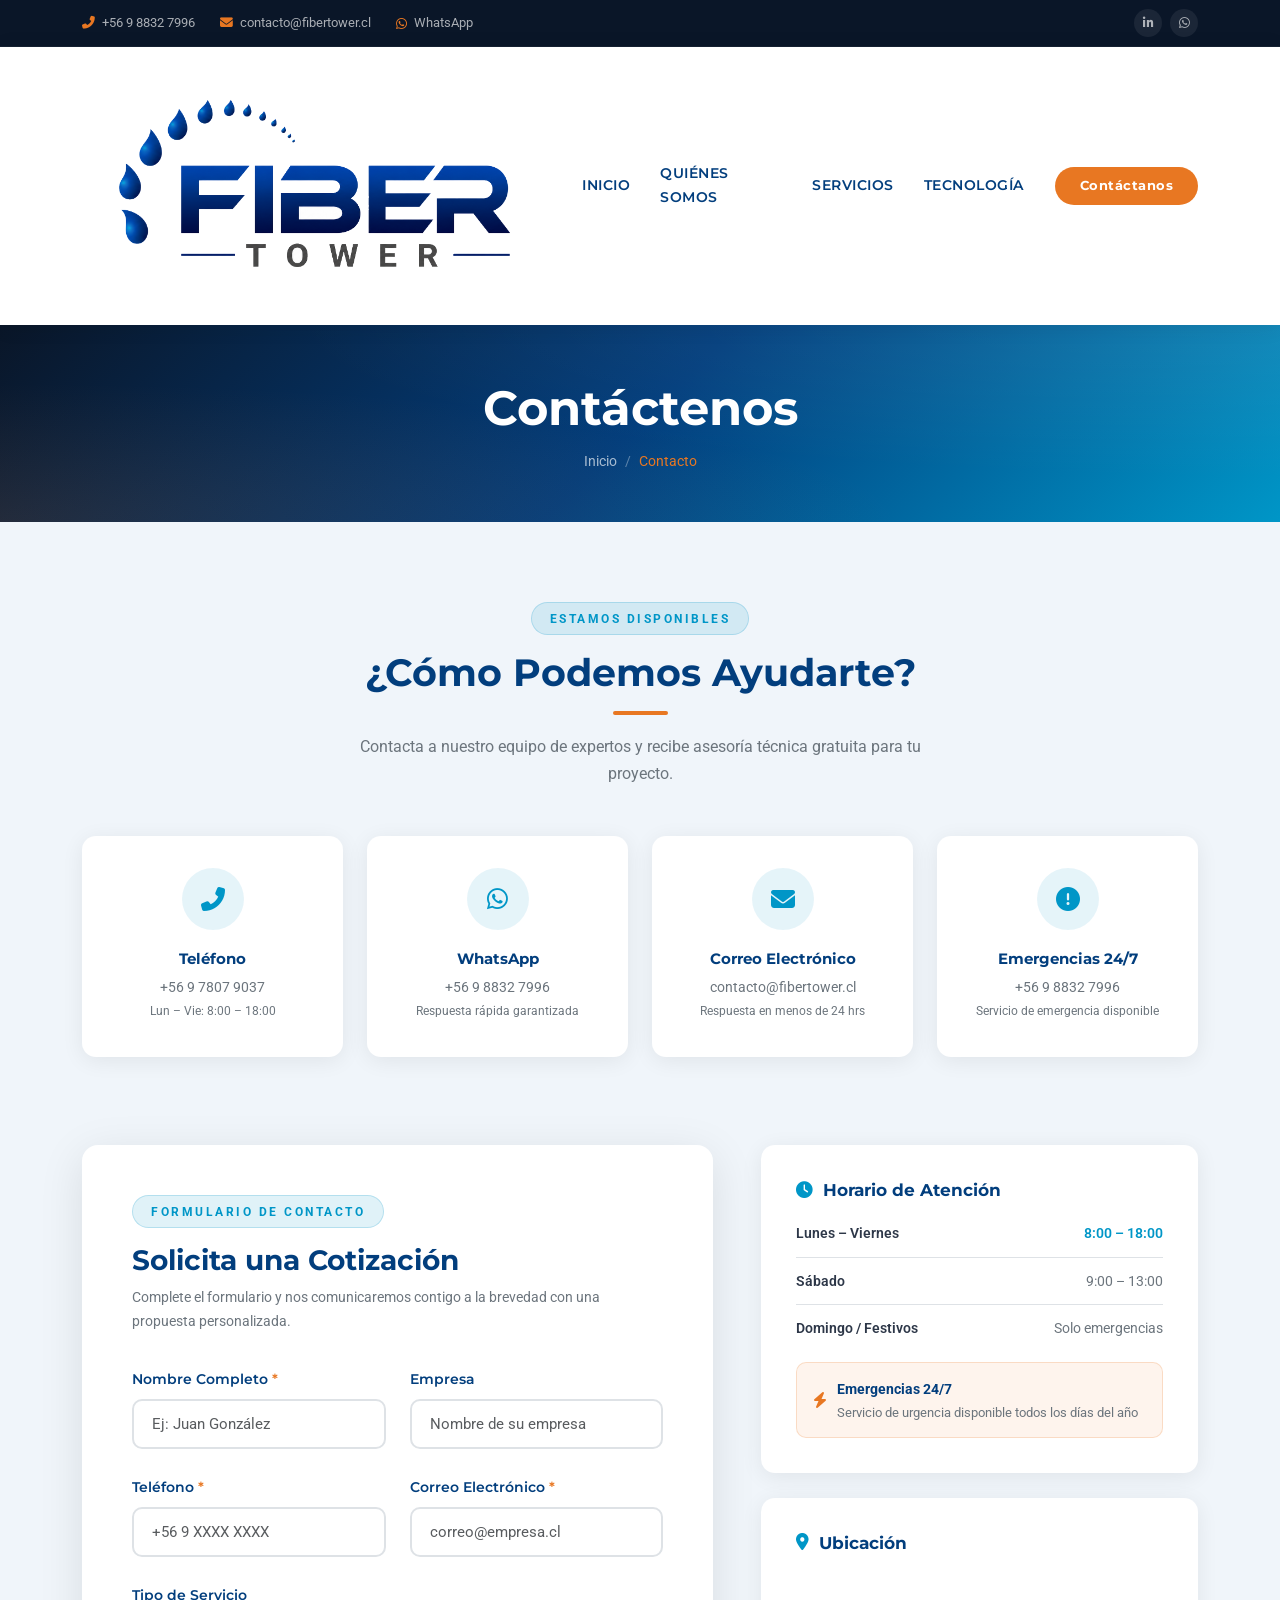
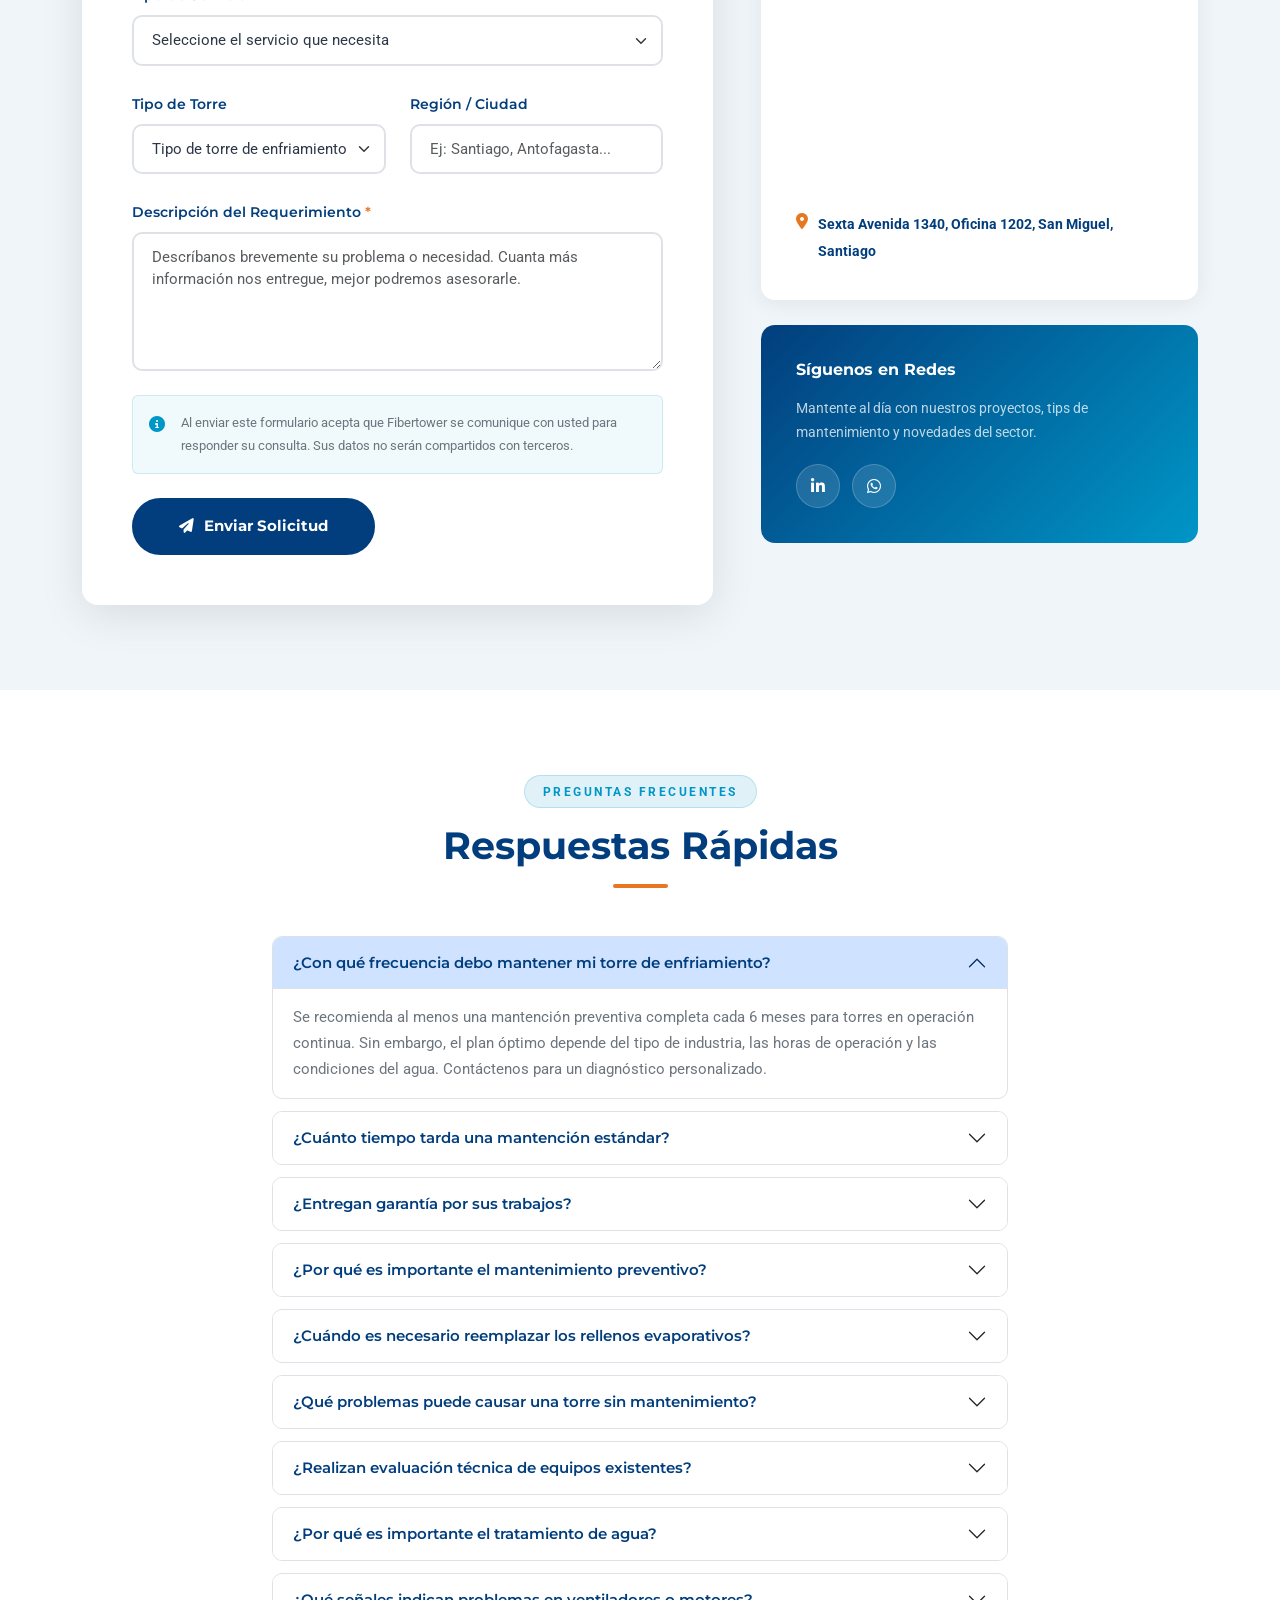
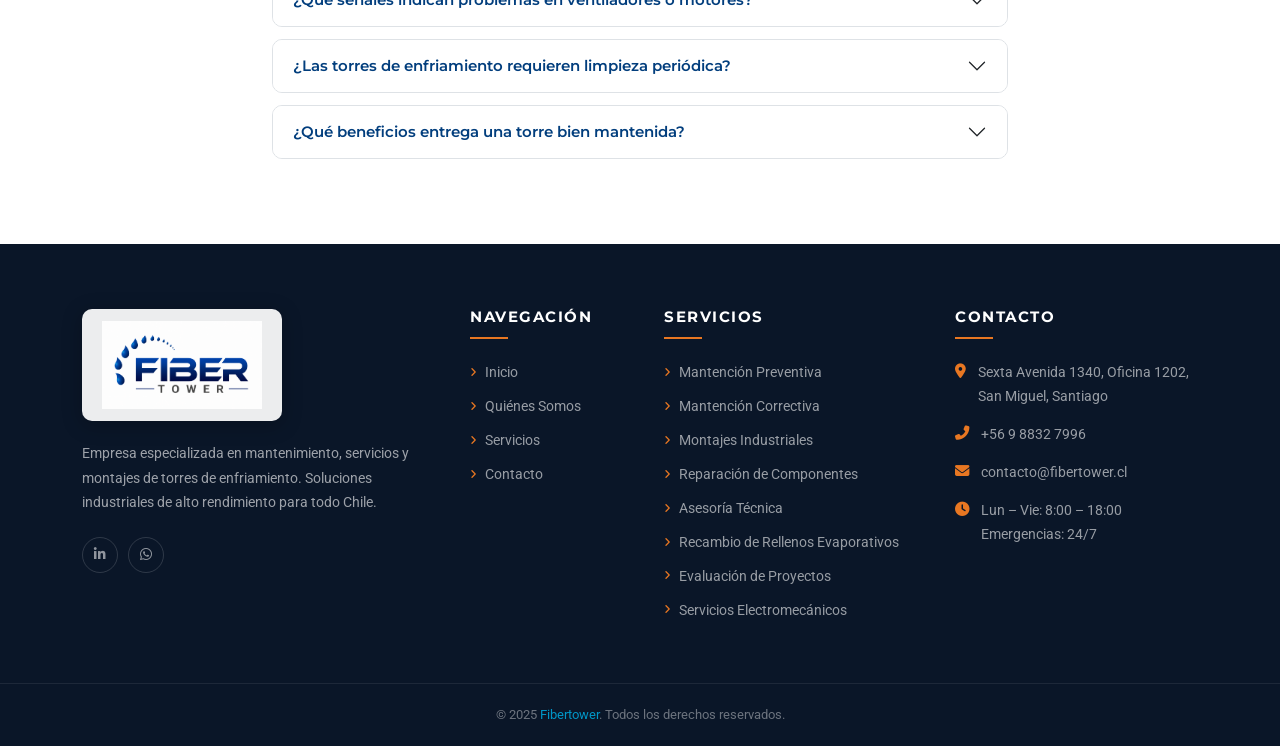
==== contactanos/index.html @ 6dec42fd "Reemplaza logo por versión con fondo transparente en todas las páginas" ====
<!DOCTYPE html>
<html lang="es">
<head>
  <meta charset="UTF-8">
  <meta name="viewport" content="width=device-width, initial-scale=1.0">
  <meta name="description" content="Contáctanos para mantención de torres de enfriamiento, rellenos evaporativos y servicios industriales en Chile. Atención en Santiago y todo el país. Cotización gratuita.">
  <title>Contacto | Mantención Torres de Enfriamiento Chile | Fibertower</title>
  <meta name="keywords" content="contacto torres de enfriamiento Chile, cotización mantención torres enfriamiento, Fibertower Santiago">
  <link rel="canonical" href="https://fibertower.cl/contactanos/">
  <link rel="icon" href="../logofiber.png">
  <link rel="preconnect" href="https://fonts.googleapis.com">
  <link rel="preconnect" href="https://fonts.gstatic.com" crossorigin>
  <link href="https://fonts.googleapis.com/css2?family=Montserrat:wght@400;500;600;700;800;900&family=Roboto:wght@300;400;500&display=swap" rel="stylesheet">
  <link href="https://cdn.jsdelivr.net/npm/bootstrap@5.3.0/dist/css/bootstrap.min.css" rel="stylesheet">
  <link href="https://cdnjs.cloudflare.com/ajax/libs/font-awesome/6.4.0/css/all.min.css" rel="stylesheet">
  <link href="../css/style.css" rel="stylesheet">
</head>
<body>

<!-- TOP BAR -->
<div class="top-bar">
  <div class="container">
    <div class="row align-items-center">
      <div class="col-lg-7">
        <ul class="contact-info mb-0">
          <li><i class="fas fa-phone-alt"></i> +56 9 8832 7996</li>
          <li><i class="fas fa-envelope"></i> contacto@fibertower.cl</li>
          <li><i class="fab fa-whatsapp"></i> WhatsApp</li>
        </ul>
      </div>
      <div class="col-lg-5">
        <div class="social-icons">
          <a href="https://www.linkedin.com/company/fibertowerchile/" target="_blank"><i class="fab fa-linkedin-in"></i></a>
          <a href="https://wa.me/56988327996" target="_blank"><i class="fab fa-whatsapp"></i></a>
        </div>
      </div>
    </div>
  </div>
</div>

<!-- NAVBAR -->
<nav class="navbar navbar-expand-lg main-navbar">
  <div class="container">
    <a class="navbar-brand" href="/">
      <img src="../images/newlogo_transparent.png" alt="Fibertower Logo">
    </a>
    <button class="navbar-toggler" type="button" data-bs-toggle="collapse" data-bs-target="#navMain">
      <span class="navbar-toggler-icon"></span>
    </button>
    <div class="collapse navbar-collapse" id="navMain">
      <ul class="navbar-nav ms-auto align-items-lg-center">
        <li class="nav-item"><a class="nav-link" href="/">Inicio</a></li>
        <li class="nav-item"><a class="nav-link" href="/nosotros/">Quiénes Somos</a></li>
        <li class="nav-item"><a class="nav-link" href="/servicios/">Servicios</a></li>
        <li class="nav-item"><a class="nav-link" href="/tecnologia/">Tecnología</a></li>
        <li class="nav-item ms-lg-3">
          <a class="btn btn-sm px-4 py-2 fw-bold text-white rounded-pill"
             href="/contactanos/"
             style="background: var(--accent); font-family: 'Montserrat', sans-serif; font-size: 0.82rem; letter-spacing: 0.5px;">
            Contáctanos
          </a>
        </li>
      </ul>
    </div>
  </div>
</nav>

<!-- PAGE HEADER -->
<div class="page-header">
  <div class="container">
    <h1>Contáctenos</h1>
    <nav aria-label="breadcrumb">
      <ol class="breadcrumb justify-content-center">
        <li class="breadcrumb-item"><a href="/">Inicio</a></li>
        <li class="breadcrumb-item active">Contacto</li>
      </ol>
    </nav>
  </div>
</div>

<!-- CONTACT INFO CARDS -->
<section style="padding: 80px 0 40px; background: var(--light);">
  <div class="container">
    <div class="row justify-content-center text-center mb-5">
      <div class="col-lg-7">
        <span class="section-label">Estamos Disponibles</span>
        <h2 class="section-title">¿Cómo Podemos Ayudarte?</h2>
        <div class="section-divider center"></div>
        <p class="section-subtitle">Contacta a nuestro equipo de expertos y recibe asesoría técnica gratuita para tu proyecto.</p>
      </div>
    </div>
    <div class="row g-4 mb-5">
      <div class="col-md-6 col-lg-3">
        <div class="contact-info-card">
          <div class="ci-icon"><i class="fas fa-phone-alt"></i></div>
          <h5>Teléfono</h5>
          <p>
            <a href="tel:+56978079037">+56 9 7807 9037</a><br>
            <small style="color: var(--gray);">Lun – Vie: 8:00 – 18:00</small>
          </p>
        </div>
      </div>
      <div class="col-md-6 col-lg-3">
        <div class="contact-info-card">
          <div class="ci-icon"><i class="fab fa-whatsapp"></i></div>
          <h5>WhatsApp</h5>
          <p>
            <a href="https://wa.me/56988327996">+56 9 8832 7996</a><br>
            <small>Respuesta rápida garantizada</small>
          </p>
        </div>
      </div>
      <div class="col-md-6 col-lg-3">
        <div class="contact-info-card">
          <div class="ci-icon"><i class="fas fa-envelope"></i></div>
          <h5>Correo Electrónico</h5>
          <p>
            <a href="mailto:contacto@fibertower.cl">contacto@fibertower.cl</a><br>
            <small>Respuesta en menos de 24 hrs</small>
          </p>
        </div>
      </div>
      <div class="col-md-6 col-lg-3">
        <div class="contact-info-card">
          <div class="ci-icon"><i class="fas fa-exclamation-circle"></i></div>
          <h5>Emergencias 24/7</h5>
          <p>
            <a href="tel:+56988327996">+56 9 8832 7996</a><br>
            <small>Servicio de emergencia disponible</small>
          </p>
        </div>
      </div>
    </div>
  </div>
</section>

<!-- CONTACT FORM -->
<section style="padding: 0 0 85px; background: var(--light);">
  <div class="container">
    <div class="row g-5 align-items-start">
      <!-- Form -->
      <div class="col-lg-7">
        <div class="contact-form-box">
          <span class="section-label mb-3 d-inline-block">Formulario de Contacto</span>
          <h3 style="color: var(--primary); margin-bottom: 8px;">Solicita una Cotización</h3>
          <p style="color: var(--gray); font-size: 0.9rem; margin-bottom: 30px;">Complete el formulario y nos comunicaremos contigo a la brevedad con una propuesta personalizada.</p>
          <form id="contactForm">
            <input type="hidden" name="_subject" value="Nueva solicitud de cotización — Fibertower">
            <input type="hidden" name="_template" value="table">
            <div class="row g-4">
              <div class="col-md-6">
                <label class="form-label">Nombre Completo <span style="color: var(--accent);">*</span></label>
                <input type="text" name="nombre" class="form-control" placeholder="Ej: Juan González" required>
              </div>
              <div class="col-md-6">
                <label class="form-label">Empresa</label>
                <input type="text" name="empresa" class="form-control" placeholder="Nombre de su empresa">
              </div>
              <div class="col-md-6">
                <label class="form-label">Teléfono <span style="color: var(--accent);">*</span></label>
                <input type="tel" name="telefono" class="form-control" placeholder="+56 9 XXXX XXXX" required>
              </div>
              <div class="col-md-6">
                <label class="form-label">Correo Electrónico <span style="color: var(--accent);">*</span></label>
                <input type="email" name="email" class="form-control" placeholder="correo@empresa.cl" required>
              </div>
              <div class="col-12">
                <label class="form-label">Tipo de Servicio</label>
                <select name="servicio" class="form-select">
                  <option value="" disabled selected>Seleccione el servicio que necesita</option>
                  <option>Mantención Preventiva</option>
                  <option>Mantención Correctiva / Emergencia</option>
                  <option>Montaje e Instalación</option>
                  <option>Reparación de Componentes</option>
                  <option>Recambio de Rellenos Evaporativos</option>
                  <option>Evaluación de Proyectos</option>
                  <option>Servicios Electromecánicos</option>
                  <option>Inspección Técnica</option>
                  <option>Asesoría Técnica</option>
                  <option>Contrato de Servicio Anual</option>
                  <option>Otro</option>
                </select>
              </div>
              <div class="col-md-6">
                <label class="form-label">Tipo de Torre</label>
                <select name="tipo_torre" class="form-select">
                  <option value="" disabled selected>Tipo de torre de enfriamiento</option>
                  <option>Torre de Tiro Mecánico</option>
                  <option>Torre de Tiro Natural</option>
                  <option>Torre de Contraflujo</option>
                  <option>Torre de Flujo Cruzado</option>
                  <option>Sistema de Enfriamiento Cerrado</option>
                  <option>No lo sé / Necesito diagnóstico</option>
                </select>
              </div>
              <div class="col-md-6">
                <label class="form-label">Región / Ciudad</label>
                <input type="text" name="ciudad" class="form-control" placeholder="Ej: Santiago, Antofagasta...">
              </div>
              <div class="col-12">
                <label class="form-label">Descripción del Requerimiento <span style="color: var(--accent);">*</span></label>
                <textarea name="mensaje" class="form-control" rows="5" placeholder="Descríbanos brevemente su problema o necesidad. Cuanta más información nos entregue, mejor podremos asesorarle." required></textarea>
              </div>
              <div class="col-12">
                <div class="d-flex align-items-start gap-3 p-3 rounded" style="background: rgba(0,150,199,0.06); border: 1px solid rgba(0,150,199,0.15);">
                  <i class="fas fa-info-circle mt-1" style="color: var(--secondary);"></i>
                  <p style="font-size: 0.82rem; color: var(--gray); margin: 0;">
                    Al enviar este formulario acepta que Fibertower se comunique con usted para responder su consulta. Sus datos no serán compartidos con terceros.
                  </p>
                </div>
              </div>
              <div class="col-12">
                <button type="submit" class="btn-submit">
                  <i class="fas fa-paper-plane"></i>
                  Enviar Solicitud
                </button>
              </div>
            </div>
          </form>
        </div>
      </div>

      <!-- Info lateral -->
      <div class="col-lg-5">
        <!-- Horarios -->
        <div style="background: white; border-radius: 14px; padding: 35px; box-shadow: 0 4px 22px rgba(0,0,0,0.07); margin-bottom: 25px;">
          <h5 style="color: var(--primary); margin-bottom: 22px; font-size: 1.05rem; display: flex; align-items: center; gap: 10px;">
            <i class="fas fa-clock" style="color: var(--secondary);"></i> Horario de Atención
          </h5>
          <div style="display: flex; flex-direction: column; gap: 12px;">
            <div style="display: flex; justify-content: space-between; padding-bottom: 10px; border-bottom: 1px solid var(--border);">
              <span style="font-weight: 600; color: var(--text); font-size: 0.9rem;">Lunes – Viernes</span>
              <span style="color: var(--secondary); font-weight: 600; font-size: 0.9rem;">8:00 – 18:00</span>
            </div>
            <div style="display: flex; justify-content: space-between; padding-bottom: 10px; border-bottom: 1px solid var(--border);">
              <span style="font-weight: 600; color: var(--text); font-size: 0.9rem;">Sábado</span>
              <span style="color: var(--gray); font-size: 0.9rem;">9:00 – 13:00</span>
            </div>
            <div style="display: flex; justify-content: space-between;">
              <span style="font-weight: 600; color: var(--text); font-size: 0.9rem;">Domingo / Festivos</span>
              <span style="color: var(--gray); font-size: 0.9rem;">Solo emergencias</span>
            </div>
            <div style="background: rgba(232,119,34,0.08); border-radius: 10px; padding: 12px 16px; border: 1px solid rgba(232,119,34,0.2); margin-top: 8px;">
              <div style="display: flex; align-items: center; gap: 10px;">
                <i class="fas fa-bolt" style="color: var(--accent);"></i>
                <div>
                  <strong style="color: var(--primary); font-size: 0.9rem;">Emergencias 24/7</strong>
                  <p style="margin: 0; font-size: 0.82rem; color: var(--gray);">Servicio de urgencia disponible todos los días del año</p>
                </div>
              </div>
            </div>
          </div>
        </div>

        <!-- Ubicación -->
        <div style="background: white; border-radius: 14px; padding: 35px; box-shadow: 0 4px 22px rgba(0,0,0,0.07); margin-bottom: 25px;">
          <h5 style="color: var(--primary); margin-bottom: 22px; font-size: 1.05rem; display: flex; align-items: center; gap: 10px;">
            <i class="fas fa-map-marker-alt" style="color: var(--secondary);"></i> Ubicación
          </h5>
          <iframe
            src="https://maps.google.com/maps?q=Sexta+Avenida+1340,+San+Miguel,+Santiago,+Chile&output=embed"
            width="100%" height="220" style="border:0; border-radius:10px; margin-bottom:15px; display:block;"
            allowfullscreen loading="lazy" referrerpolicy="no-referrer-when-downgrade">
          </iframe>
          <div style="display: flex; gap: 10px; align-items: flex-start;">
            <i class="fas fa-map-marker-alt" style="color: var(--accent); margin-top: 3px;"></i>
            <div>
              <strong style="color: var(--primary); font-size: 0.9rem;">Sexta Avenida 1340, Oficina 1202, San Miguel, Santiago</strong>
            </div>
          </div>
        </div>

        <!-- Redes Sociales -->
        <div style="background: linear-gradient(135deg, var(--primary) 0%, var(--secondary) 100%); border-radius: 14px; padding: 35px;">
          <h5 style="color: white; margin-bottom: 18px; font-size: 1rem;">Síguenos en Redes</h5>
          <p style="color: rgba(255,255,255,0.75); font-size: 0.87rem; margin-bottom: 20px;">Mantente al día con nuestros proyectos, tips de mantenimiento y novedades del sector.</p>
          <div style="display: flex; gap: 12px; flex-wrap: wrap;">
            <a href="https://www.linkedin.com/company/fibertowerchile/" target="_blank" style="background: rgba(255,255,255,0.12); color: white; width: 44px; height: 44px; border-radius: 50%; display: flex; align-items: center; justify-content: center; font-size: 1rem; transition: all 0.3s; border: 1px solid rgba(255,255,255,0.2);"
               onmouseover="this.style.background='rgba(255,255,255,0.25)'"
               onmouseout="this.style.background='rgba(255,255,255,0.12)'">
              <i class="fab fa-linkedin-in"></i>
            </a>
            <a href="https://wa.me/56988327996" target="_blank" style="background: rgba(255,255,255,0.12); color: white; width: 44px; height: 44px; border-radius: 50%; display: flex; align-items: center; justify-content: center; font-size: 1rem; transition: all 0.3s; border: 1px solid rgba(255,255,255,0.2);"
               onmouseover="this.style.background='rgba(255,255,255,0.25)'"
               onmouseout="this.style.background='rgba(255,255,255,0.12)'">
              <i class="fab fa-whatsapp"></i>
            </a>
          </div>
        </div>
      </div>
    </div>
  </div>
</section>

<!-- FAQ -->
<section style="padding: 85px 0; background: white;">
  <div class="container">
    <div class="row justify-content-center">
      <div class="col-lg-8">
        <div class="text-center mb-5">
          <span class="section-label">Preguntas Frecuentes</span>
          <h2 class="section-title">Respuestas Rápidas</h2>
          <div class="section-divider center"></div>
        </div>
        <div class="accordion" id="faqAccordion">
          <div class="accordion-item" style="border: 1px solid var(--border); border-radius: 10px; margin-bottom: 12px; overflow: hidden;">
            <h2 class="accordion-header">
              <button class="accordion-button" type="button" data-bs-toggle="collapse" data-bs-target="#faq1"
                      style="font-family: 'Montserrat',sans-serif; font-weight: 600; font-size: 0.95rem; color: var(--primary);">
                ¿Con qué frecuencia debo mantener mi torre de enfriamiento?
              </button>
            </h2>
            <div id="faq1" class="accordion-collapse collapse show" data-bs-parent="#faqAccordion">
              <div class="accordion-body" style="color: var(--gray); font-size: 0.92rem; line-height: 1.75;">
                Se recomienda al menos una mantención preventiva completa cada 6 meses para torres en operación continua. Sin embargo, el plan óptimo depende del tipo de industria, las horas de operación y las condiciones del agua. Contáctenos para un diagnóstico personalizado.
              </div>
            </div>
          </div>
          <div class="accordion-item" style="border: 1px solid var(--border); border-radius: 10px; margin-bottom: 12px; overflow: hidden;">
            <h2 class="accordion-header">
              <button class="accordion-button collapsed" type="button" data-bs-toggle="collapse" data-bs-target="#faq3"
                      style="font-family: 'Montserrat',sans-serif; font-weight: 600; font-size: 0.95rem; color: var(--primary);">
                ¿Cuánto tiempo tarda una mantención estándar?
              </button>
            </h2>
            <div id="faq3" class="accordion-collapse collapse" data-bs-parent="#faqAccordion">
              <div class="accordion-body" style="color: var(--gray); font-size: 0.92rem; line-height: 1.75;">
                Una mantención preventiva estándar de una torre de mediana escala toma entre 1 y 2 días de trabajo. Para torres más grandes o cuando se detectan fallas que requieren reparación, el plazo puede extenderse. Siempre le informaremos el tiempo estimado antes de iniciar los trabajos.
              </div>
            </div>
          </div>
          <div class="accordion-item" style="border: 1px solid var(--border); border-radius: 10px; margin-bottom: 12px; overflow: hidden;">
            <h2 class="accordion-header">
              <button class="accordion-button collapsed" type="button" data-bs-toggle="collapse" data-bs-target="#faq4"
                      style="font-family: 'Montserrat',sans-serif; font-weight: 600; font-size: 0.95rem; color: var(--primary);">
                ¿Entregan garantía por sus trabajos?
              </button>
            </h2>
            <div id="faq4" class="accordion-collapse collapse" data-bs-parent="#faqAccordion">
              <div class="accordion-body" style="color: var(--gray); font-size: 0.92rem; line-height: 1.75;">
                Sí, todos nuestros trabajos tienen garantía. Los plazos varían según el tipo de servicio: mantenciones (3 meses), reemplazo de componentes (6 a 12 meses según pieza) y montajes nuevos (12 meses). Además entregamos informe técnico detallado de cada intervención.
              </div>
            </div>
          </div>
          <div class="accordion-item" style="border: 1px solid var(--border); border-radius: 10px; margin-bottom: 12px; overflow: hidden;">
            <h2 class="accordion-header">
              <button class="accordion-button collapsed" type="button" data-bs-toggle="collapse" data-bs-target="#faq5"
                      style="font-family: 'Montserrat',sans-serif; font-weight: 600; font-size: 0.95rem; color: var(--primary);">
                ¿Por qué es importante el mantenimiento preventivo?
              </button>
            </h2>
            <div id="faq5" class="accordion-collapse collapse" data-bs-parent="#faqAccordion">
              <div class="accordion-body" style="color: var(--gray); font-size: 0.92rem; line-height: 1.75;">
                El mantenimiento preventivo permite detectar desgaste, incrustaciones, corrosión y fallas mecánicas antes de que afecten el rendimiento de la torre. Esto ayuda a reducir paradas no programadas, mejorar la eficiencia térmica y prolongar la vida útil del sistema.
              </div>
            </div>
          </div>
          <div class="accordion-item" style="border: 1px solid var(--border); border-radius: 10px; margin-bottom: 12px; overflow: hidden;">
            <h2 class="accordion-header">
              <button class="accordion-button collapsed" type="button" data-bs-toggle="collapse" data-bs-target="#faq6"
                      style="font-family: 'Montserrat',sans-serif; font-weight: 600; font-size: 0.95rem; color: var(--primary);">
                ¿Cuándo es necesario reemplazar los rellenos evaporativos?
              </button>
            </h2>
            <div id="faq6" class="accordion-collapse collapse" data-bs-parent="#faqAccordion">
              <div class="accordion-body" style="color: var(--gray); font-size: 0.92rem; line-height: 1.75;">
                Los rellenos deben evaluarse cuando presentan incrustaciones, deformaciones, roturas o pérdida de capacidad de intercambio térmico. Un relleno deteriorado puede disminuir significativamente la eficiencia de enfriamiento y aumentar el consumo energético.
              </div>
            </div>
          </div>
          <div class="accordion-item" style="border: 1px solid var(--border); border-radius: 10px; margin-bottom: 12px; overflow: hidden;">
            <h2 class="accordion-header">
              <button class="accordion-button collapsed" type="button" data-bs-toggle="collapse" data-bs-target="#faq7"
                      style="font-family: 'Montserrat',sans-serif; font-weight: 600; font-size: 0.95rem; color: var(--primary);">
                ¿Qué problemas puede causar una torre sin mantenimiento?
              </button>
            </h2>
            <div id="faq7" class="accordion-collapse collapse" data-bs-parent="#faqAccordion">
              <div class="accordion-body" style="color: var(--gray); font-size: 0.92rem; line-height: 1.75;">
                La falta de mantenimiento puede provocar acumulación de sedimentos, corrosión, crecimiento bacteriano, vibraciones excesivas y disminución del rendimiento térmico. Además, puede aumentar el riesgo de fallas mecánicas y detenciones operacionales.
              </div>
            </div>
          </div>
          <div class="accordion-item" style="border: 1px solid var(--border); border-radius: 10px; margin-bottom: 12px; overflow: hidden;">
            <h2 class="accordion-header">
              <button class="accordion-button collapsed" type="button" data-bs-toggle="collapse" data-bs-target="#faq8"
                      style="font-family: 'Montserrat',sans-serif; font-weight: 600; font-size: 0.95rem; color: var(--primary);">
                ¿Realizan evaluación técnica de equipos existentes?
              </button>
            </h2>
            <div id="faq8" class="accordion-collapse collapse" data-bs-parent="#faqAccordion">
              <div class="accordion-body" style="color: var(--gray); font-size: 0.92rem; line-height: 1.75;">
                Sí. Realizamos inspecciones técnicas para evaluar el estado general de la torre, componentes mecánicos, rellenos, ventiladores y condiciones operacionales, entregando recomendaciones orientadas a optimizar el rendimiento y la confiabilidad del sistema.
              </div>
            </div>
          </div>
          <div class="accordion-item" style="border: 1px solid var(--border); border-radius: 10px; margin-bottom: 12px; overflow: hidden;">
            <h2 class="accordion-header">
              <button class="accordion-button collapsed" type="button" data-bs-toggle="collapse" data-bs-target="#faq9"
                      style="font-family: 'Montserrat',sans-serif; font-weight: 600; font-size: 0.95rem; color: var(--primary);">
                ¿Por qué es importante el tratamiento de agua?
              </button>
            </h2>
            <div id="faq9" class="accordion-collapse collapse" data-bs-parent="#faqAccordion">
              <div class="accordion-body" style="color: var(--gray); font-size: 0.92rem; line-height: 1.75;">
                El tratamiento adecuado del agua ayuda a prevenir incrustaciones, corrosión y proliferación bacteriana, mejorando la eficiencia del sistema y reduciendo el desgaste de componentes internos.
              </div>
            </div>
          </div>
          <div class="accordion-item" style="border: 1px solid var(--border); border-radius: 10px; margin-bottom: 12px; overflow: hidden;">
            <h2 class="accordion-header">
              <button class="accordion-button collapsed" type="button" data-bs-toggle="collapse" data-bs-target="#faq10"
                      style="font-family: 'Montserrat',sans-serif; font-weight: 600; font-size: 0.95rem; color: var(--primary);">
                ¿Qué señales indican problemas en ventiladores o motores?
              </button>
            </h2>
            <div id="faq10" class="accordion-collapse collapse" data-bs-parent="#faqAccordion">
              <div class="accordion-body" style="color: var(--gray); font-size: 0.92rem; line-height: 1.75;">
                Vibraciones anormales, ruidos excesivos, aumento de temperatura, consumo eléctrico elevado o pérdida de rendimiento pueden indicar problemas de balanceo, alineación o desgaste mecánico.
              </div>
            </div>
          </div>
          <div class="accordion-item" style="border: 1px solid var(--border); border-radius: 10px; margin-bottom: 12px; overflow: hidden;">
            <h2 class="accordion-header">
              <button class="accordion-button collapsed" type="button" data-bs-toggle="collapse" data-bs-target="#faq11"
                      style="font-family: 'Montserrat',sans-serif; font-weight: 600; font-size: 0.95rem; color: var(--primary);">
                ¿Las torres de enfriamiento requieren limpieza periódica?
              </button>
            </h2>
            <div id="faq11" class="accordion-collapse collapse" data-bs-parent="#faqAccordion">
              <div class="accordion-body" style="color: var(--gray); font-size: 0.92rem; line-height: 1.75;">
                Sí. La limpieza periódica es fundamental para mantener la eficiencia térmica, evitar acumulación de sedimentos y reducir riesgos asociados a contaminación biológica y Legionella.
              </div>
            </div>
          </div>
          <div class="accordion-item" style="border: 1px solid var(--border); border-radius: 10px; overflow: hidden;">
            <h2 class="accordion-header">
              <button class="accordion-button collapsed" type="button" data-bs-toggle="collapse" data-bs-target="#faq12"
                      style="font-family: 'Montserrat',sans-serif; font-weight: 600; font-size: 0.95rem; color: var(--primary);">
                ¿Qué beneficios entrega una torre bien mantenida?
              </button>
            </h2>
            <div id="faq12" class="accordion-collapse collapse" data-bs-parent="#faqAccordion">
              <div class="accordion-body" style="color: var(--gray); font-size: 0.92rem; line-height: 1.75;">
                Una torre correctamente mantenida mejora la eficiencia energética, reduce costos operacionales, disminuye fallas mecánicas y prolonga la vida útil de los equipos asociados.
              </div>
            </div>
          </div>
        </div>
      </div>
    </div>
  </div>
</section>

<!-- FOOTER -->
<footer class="footer">
  <div class="container">
    <div class="row g-5">
      <div class="col-lg-4">
        <img src="../images/logopie.png" alt="Fibertower" class="footer-logo">
        <p class="footer-desc">Empresa especializada en mantenimiento, servicios y montajes de torres de enfriamiento. Soluciones industriales de alto rendimiento para todo Chile.</p>
        <div class="footer-social">
          <a href="https://www.linkedin.com/company/fibertowerchile/" target="_blank"><i class="fab fa-linkedin-in"></i></a>
          <a href="https://wa.me/56988327996" target="_blank"><i class="fab fa-whatsapp"></i></a>
        </div>
      </div>
      <div class="col-lg-2 col-md-4">
        <h5 class="footer-heading">Navegación</h5>
        <ul class="footer-links">
          <li><a href="/"><i class="fas fa-angle-right"></i> Inicio</a></li>
          <li><a href="/nosotros/"><i class="fas fa-angle-right"></i> Quiénes Somos</a></li>
          <li><a href="/servicios/"><i class="fas fa-angle-right"></i> Servicios</a></li>
          <li><a href="/contactanos/"><i class="fas fa-angle-right"></i> Contacto</a></li>
        </ul>
      </div>
      <div class="col-lg-3 col-md-4">
        <h5 class="footer-heading">Servicios</h5>
        <ul class="footer-links">
          <li><a href="/servicios/"><i class="fas fa-angle-right"></i> Mantención Preventiva</a></li>
          <li><a href="/servicios/"><i class="fas fa-angle-right"></i> Mantención Correctiva</a></li>
          <li><a href="/servicios/"><i class="fas fa-angle-right"></i> Montajes Industriales</a></li>
          <li><a href="/servicios/"><i class="fas fa-angle-right"></i> Reparación de Componentes</a></li>
          <li><a href="/servicios/"><i class="fas fa-angle-right"></i> Asesoría Técnica</a></li>
          <li><a href="/servicios/"><i class="fas fa-angle-right"></i> Recambio de Rellenos Evaporativos</a></li>
          <li><a href="/servicios/"><i class="fas fa-angle-right"></i> Evaluación de Proyectos</a></li>
          <li><a href="/servicios/"><i class="fas fa-angle-right"></i> Servicios Electromecánicos</a></li>
        </ul>
      </div>
      <div class="col-lg-3 col-md-4">
        <h5 class="footer-heading">Contacto</h5>
        <div class="footer-contact-item"><i class="fas fa-map-marker-alt"></i><span>Sexta Avenida 1340, Oficina 1202, San Miguel, Santiago</span></div>
        <div class="footer-contact-item"><i class="fas fa-phone-alt"></i><a href="tel:+56988327996">+56 9 8832 7996</a></div>
        <div class="footer-contact-item"><i class="fas fa-envelope"></i><a href="mailto:contacto@fibertower.cl">contacto@fibertower.cl</a></div>
        <div class="footer-contact-item"><i class="fas fa-clock"></i><span>Lun – Vie: 8:00 – 18:00<br>Emergencias: 24/7</span></div>
      </div>
    </div>
  </div>
  <div class="footer-bottom">
    <div class="container">
      <p class="mb-0">&copy; 2025 <a href="/">Fibertower</a>. Todos los derechos reservados.</p>
    </div>
  </div>
</footer>

<script src="https://cdn.jsdelivr.net/npm/bootstrap@5.3.0/dist/js/bootstrap.bundle.min.js"></script>
<script src="../js/main.js"></script>
<script>
(function() {
  var form = document.getElementById('contactForm');
  if (!form) return;
  form.addEventListener('submit', function(e) {
    e.preventDefault();
    e.stopPropagation();
    var btn = form.querySelector('.btn-submit');
    var orig = btn.innerHTML;
    btn.disabled = true;
    btn.innerHTML = '<i class="fas fa-spinner fa-spin"></i> Enviando...';
    fetch('https://formsubmit.co/ajax/fibertowerchile@gmail.com', {
      method: 'POST',
      headers: { 'Accept': 'application/json' },
      body: new FormData(form)
    })
    .then(function(r) { return r.json(); })
    .then(function() {
      btn.innerHTML = '<i class="fas fa-check"></i> ¡Solicitud enviada!';
      btn.style.background = '#28a745';
      form.reset();
      setTimeout(function() {
        btn.innerHTML = orig;
        btn.style.background = '';
        btn.disabled = false;
      }, 5000);
    })
    .catch(function() {
      btn.innerHTML = '<i class="fas fa-exclamation-triangle"></i> Error — intente de nuevo';
      btn.style.background = '#dc3545';
      setTimeout(function() {
        btn.innerHTML = orig;
        btn.style.background = '';
        btn.disabled = false;
      }, 5000);
    });
  }, true);
})();
</script>
</body>
</html>
---- css/style.css ----
/* ===== VARIABLES ===== */
:root {
  --primary: #023e7d;
  --secondary: #0096c7;
  --accent: #e87722;
  --dark: #0a1628;
  --light: #f0f5fa;
  --white: #ffffff;
  --gray: #6c757d;
  --text: #2d3748;
  --border: #dee2e6;
}

/* ===== GLOBAL ===== */
* { box-sizing: border-box; margin: 0; padding: 0; }
html { scroll-behavior: smooth; }
body {
  font-family: 'Roboto', sans-serif;
  color: var(--text);
  line-height: 1.7;
  overflow-x: hidden;
}
h1, h2, h3, h4, h5, h6 {
  font-family: 'Montserrat', sans-serif;
  font-weight: 700;
  color: var(--primary);
}
a { text-decoration: none; transition: all 0.3s; }
img { max-width: 100%; height: auto; }
ul { list-style: none; padding: 0; margin: 0; }

/* ===== TOP BAR ===== */
.top-bar {
  background: var(--dark);
  color: rgba(255,255,255,0.65);
  font-size: 0.82rem;
  padding: 9px 0;
  border-bottom: 1px solid rgba(255,255,255,0.05);
}
.top-bar a { color: rgba(255,255,255,0.65); }
.top-bar a:hover { color: var(--secondary); }
.top-bar .contact-info {
  display: flex;
  align-items: center;
  gap: 25px;
}
.top-bar .contact-info li {
  display: flex;
  align-items: center;
  gap: 7px;
}
.top-bar .contact-info i { color: var(--accent); font-size: 0.8rem; }
.top-bar .social-icons {
  display: flex;
  align-items: center;
  gap: 8px;
  justify-content: flex-end;
}
.top-bar .social-icons a {
  display: inline-flex;
  width: 28px;
  height: 28px;
  align-items: center;
  justify-content: center;
  border-radius: 50%;
  background: rgba(255,255,255,0.07);
  color: rgba(255,255,255,0.65);
  transition: all 0.3s;
  font-size: 0.75rem;
}
.top-bar .social-icons a:hover {
  background: var(--secondary);
  color: white;
  transform: translateY(-2px);
}

/* ===== NAVBAR ===== */
.main-navbar {
  background: white;
  box-shadow: 0 2px 20px rgba(0,0,0,0.08);
  padding: 6px 0;
  position: sticky;
  top: 0;
  z-index: 1000;
  transition: all 0.3s;
}
.main-navbar .navbar {
  align-items: center;
}
.main-navbar.scrolled {
  padding: 4px 0;
  box-shadow: 0 4px 25px rgba(0,0,0,0.12);
}
.navbar-brand img {
  max-height: 260px;
  height: auto;
  width: auto;
  transition: max-height 0.3s;
}
.main-navbar.scrolled .navbar-brand img { max-height: 185px; }
.navbar-nav .nav-link {
  color: var(--primary) !important;
  font-family: 'Montserrat', sans-serif;
  font-weight: 600;
  font-size: 0.88rem;
  text-transform: uppercase;
  letter-spacing: 0.5px;
  padding: 8px 15px !important;
  position: relative;
}
.navbar-nav .nav-link::after {
  content: '';
  position: absolute;
  bottom: 2px;
  left: 15px;
  right: 15px;
  height: 2px;
  background: var(--accent);
  transform: scaleX(0);
  transition: transform 0.3s;
  border-radius: 2px;
}
.navbar-nav .nav-link:hover::after,
.navbar-nav .nav-link.active::after { transform: scaleX(1); }
.navbar-nav .nav-link:hover,
.navbar-nav .nav-link.active { color: var(--accent) !important; }
.navbar-toggler {
  border: 2px solid var(--primary);
  border-radius: 8px;
  padding: 6px 10px;
}
.navbar-toggler-icon {
  background-image: url("data:image/svg+xml,%3csvg xmlns='http://www.w3.org/2000/svg' viewBox='0 0 30 30'%3e%3cpath stroke='rgba(2, 62, 125, 1)' stroke-linecap='round' stroke-miterlimit='10' stroke-width='2' d='M4 7h22M4 15h22M4 23h22'/%3e%3c/svg%3e");
}
.dropdown-menu {
  border: none;
  box-shadow: 0 10px 40px rgba(0,0,0,0.12);
  border-radius: 10px;
  padding: 10px;
  margin-top: 10px;
}
.dropdown-item {
  border-radius: 6px;
  padding: 8px 15px;
  font-size: 0.88rem;
  color: var(--primary);
  font-weight: 500;
  transition: all 0.2s;
}
.dropdown-item:hover {
  background: rgba(0,150,199,0.1);
  color: var(--secondary);
}

/* ===== HERO ===== */
.hero-section {
  height: 65vh;
  min-height: 480px;
  position: relative;
  overflow: hidden;
  margin-top: 0;
  padding: 0;
}
.hero-section .carousel,
.hero-section .carousel-inner,
.hero-section .carousel-item { height: 100%; }
.carousel-item {
  background-size: cover;
  background-position: center center;
  background-repeat: no-repeat;
}
.carousel-item-overlay {
  position: absolute;
  inset: 0;
  background: linear-gradient(135deg, rgba(2,62,125,0.88) 0%, rgba(0,100,170,0.65) 60%, rgba(0,150,199,0.45) 100%);
}
.slide-1-bg {
  background: linear-gradient(135deg, #023e7d 0%, #0353a4 40%, #0096c7 100%);
}
/* Geometric pattern for slide 1 */
.slide-1-bg::before {
  content: '';
  position: absolute;
  inset: 0;
  background-image:
    radial-gradient(circle at 20% 50%, rgba(255,255,255,0.04) 0%, transparent 50%),
    radial-gradient(circle at 80% 20%, rgba(0,150,199,0.2) 0%, transparent 40%),
    radial-gradient(circle at 60% 80%, rgba(232,119,34,0.1) 0%, transparent 40%);
}
.carousel-caption-custom {
  position: absolute;
  top: 50%;
  left: 50%;
  transform: translate(-50%, -50%);
  text-align: center;
  width: 90%;
  max-width: 860px;
  z-index: 10;
}
.slide-tag {
  display: inline-block;
  background: rgba(232,119,34,0.9);
  color: white;
  font-size: 0.78rem;
  font-weight: 700;
  text-transform: uppercase;
  letter-spacing: 3px;
  padding: 6px 22px;
  border-radius: 50px;
  margin-bottom: 20px;
}
.carousel-caption-custom h2 {
  font-size: clamp(2rem, 5vw, 3.8rem);
  font-weight: 900;
  color: white;
  line-height: 1.15;
  margin-bottom: 20px;
  text-shadow: 0 2px 20px rgba(0,0,0,0.3);
}
.carousel-caption-custom p {
  font-size: 1.1rem;
  color: rgba(255,255,255,0.88);
  margin-bottom: 35px;
  max-width: 620px;
  margin-left: auto;
  margin-right: auto;
  line-height: 1.7;
}
.hero-btn-group { display: flex; gap: 15px; justify-content: center; flex-wrap: wrap; }
.btn-hero-primary {
  background: var(--accent);
  color: white;
  padding: 14px 38px;
  border-radius: 50px;
  font-family: 'Montserrat', sans-serif;
  font-weight: 700;
  font-size: 0.9rem;
  text-transform: uppercase;
  letter-spacing: 1px;
  border: 2px solid var(--accent);
  display: inline-block;
  transition: all 0.3s;
}
.btn-hero-primary:hover {
  background: transparent;
  color: var(--accent);
}
.btn-hero-outline {
  background: transparent;
  color: white;
  padding: 14px 38px;
  border-radius: 50px;
  font-family: 'Montserrat', sans-serif;
  font-weight: 700;
  font-size: 0.9rem;
  text-transform: uppercase;
  letter-spacing: 1px;
  border: 2px solid rgba(255,255,255,0.6);
  display: inline-block;
  transition: all 0.3s;
}
.btn-hero-outline:hover {
  background: white;
  border-color: white;
  color: var(--primary);
}
.carousel-control-prev,
.carousel-control-next {
  width: 50px;
  height: 50px;
  background: rgba(255,255,255,0.12);
  border-radius: 50%;
  top: 50%;
  transform: translateY(-50%);
  bottom: auto;
  border: 1px solid rgba(255,255,255,0.25);
  backdrop-filter: blur(5px);
  transition: all 0.3s;
}
.carousel-control-prev { left: 25px; }
.carousel-control-next { right: 25px; }
.carousel-control-prev:hover,
.carousel-control-next:hover {
  background: var(--accent);
  border-color: var(--accent);
}
.carousel-indicators [data-bs-target] {
  width: 10px;
  height: 10px;
  border-radius: 50%;
  border: 2px solid white;
  background: transparent;
  margin: 0 5px;
  opacity: 0.6;
  transition: all 0.3s;
}
.carousel-indicators .active {
  background: var(--accent);
  border-color: var(--accent);
  opacity: 1;
  width: 30px;
  border-radius: 5px;
}
.scroll-down {
  position: absolute;
  bottom: 35px;
  left: 50%;
  transform: translateX(-50%);
  z-index: 20;
  animation: floatBounce 2.5s ease-in-out infinite;
}
.scroll-down a {
  color: rgba(255,255,255,0.7);
  font-size: 1.6rem;
  display: block;
}
.scroll-down a:hover { color: var(--accent); }
@keyframes floatBounce {
  0%, 100% { transform: translateX(-50%) translateY(0); }
  50% { transform: translateX(-50%) translateY(-10px); }
}

/* ===== SECTIONS GENERAL ===== */
section { padding: 85px 0; }
.section-label {
  display: inline-block;
  background: rgba(0,150,199,0.12);
  color: var(--secondary);
  font-size: 0.78rem;
  font-weight: 700;
  text-transform: uppercase;
  letter-spacing: 2.5px;
  padding: 5px 18px;
  border-radius: 50px;
  margin-bottom: 14px;
  border: 1px solid rgba(0,150,199,0.2);
}
.section-title {
  font-size: clamp(1.7rem, 3vw, 2.4rem);
  color: var(--primary);
  margin-bottom: 14px;
  line-height: 1.25;
}
.section-divider {
  width: 55px;
  height: 4px;
  background: var(--accent);
  border-radius: 2px;
  margin: 14px 0 18px;
}
.section-divider.center { margin: 14px auto 18px; }
.section-subtitle {
  color: var(--gray);
  font-size: 1rem;
  max-width: 600px;
  margin: 0 auto;
}

/* ===== ABOUT SECTION ===== */
.about-section { background: white; }
.about-img-wrap {
  position: relative;
  border-radius: 16px;
  overflow: visible;
}
.about-img-wrap img {
  width: 100%;
  height: 480px;
  object-fit: cover;
  border-radius: 16px;
  display: block;
  box-shadow: 20px 20px 60px rgba(2,62,125,0.18);
}
.exp-badge {
  position: absolute;
  bottom: -20px;
  left: -25px;
  background: var(--accent);
  color: white;
  padding: 22px 28px;
  border-radius: 12px;
  box-shadow: 0 15px 40px rgba(232,119,34,0.45);
  text-align: center;
  z-index: 5;
}
.exp-badge .num {
  display: block;
  font-size: 2.8rem;
  font-weight: 900;
  line-height: 1;
  font-family: 'Montserrat', sans-serif;
}
.exp-badge .lbl {
  font-size: 0.78rem;
  text-transform: uppercase;
  letter-spacing: 1px;
  font-weight: 600;
  opacity: 0.9;
}
.about-img-accent {
  position: absolute;
  top: -15px;
  right: -15px;
  width: 100px;
  height: 100px;
  border: 4px solid var(--secondary);
  border-radius: 16px;
  opacity: 0.3;
  z-index: 0;
}
.about-content { padding-left: 40px; }
.about-list { margin: 20px 0 30px; }
.about-list li {
  padding: 8px 0 8px 32px;
  position: relative;
  color: var(--text);
  border-bottom: 1px solid rgba(0,0,0,0.05);
}
.about-list li:last-child { border-bottom: none; }
.about-list li::before {
  content: '\f058';
  font-family: 'Font Awesome 6 Free';
  font-weight: 900;
  color: var(--secondary);
  position: absolute;
  left: 0;
  top: 10px;
  font-size: 0.95rem;
}

/* ===== STATS ===== */
.stats-section {
  background: linear-gradient(135deg, var(--dark) 0%, var(--primary) 50%, var(--secondary) 100%);
  padding: 65px 0;
  position: relative;
  overflow: hidden;
}
.stats-section::before {
  content: '';
  position: absolute;
  top: -50%;
  right: -10%;
  width: 500px;
  height: 500px;
  border-radius: 50%;
  background: rgba(255,255,255,0.03);
}
.stats-section::after {
  content: '';
  position: absolute;
  bottom: -30%;
  left: -5%;
  width: 300px;
  height: 300px;
  border-radius: 50%;
  background: rgba(232,119,34,0.08);
}
.stat-item { text-align: center; padding: 15px 20px; position: relative; z-index: 1; }
.stat-icon-wrap {
  width: 65px;
  height: 65px;
  background: rgba(255,255,255,0.08);
  border-radius: 50%;
  display: flex;
  align-items: center;
  justify-content: center;
  margin: 0 auto 18px;
  font-size: 1.6rem;
  color: var(--accent);
  border: 1px solid rgba(255,255,255,0.1);
}
.stat-num {
  display: block;
  font-size: 2.8rem;
  font-weight: 900;
  color: white;
  line-height: 1;
  font-family: 'Montserrat', sans-serif;
  margin-bottom: 8px;
}
.stat-lbl {
  color: rgba(255,255,255,0.75);
  font-size: 0.85rem;
  text-transform: uppercase;
  letter-spacing: 1px;
  font-weight: 500;
}
.stat-sep {
  width: 1px;
  background: rgba(255,255,255,0.12);
  align-self: stretch;
  margin: 15px 0;
}

/* ===== SERVICES SECTION ===== */
.services-section { background: var(--light); }
.service-card {
  background: white;
  border-radius: 14px;
  overflow: hidden;
  box-shadow: 0 4px 25px rgba(0,0,0,0.07);
  transition: all 0.4s cubic-bezier(0.25, 0.8, 0.25, 1);
  height: 100%;
  display: flex;
  flex-direction: column;
}
.service-card:hover {
  transform: translateY(-12px);
  box-shadow: 0 25px 65px rgba(2,62,125,0.18);
}
.service-card-img {
  height: 230px;
  overflow: hidden;
  position: relative;
  flex-shrink: 0;
}
.service-card-img img {
  width: 100%;
  height: 100%;
  object-fit: cover;
  transition: transform 0.5s;
}
.service-card:hover .service-card-img img { transform: scale(1.08); }
.service-card-img .img-gradient {
  width: 100%;
  height: 100%;
  background: linear-gradient(135deg, var(--primary) 0%, var(--secondary) 100%);
  display: flex;
  align-items: center;
  justify-content: center;
  font-size: 4rem;
  color: rgba(255,255,255,0.3);
}
.service-icon-badge {
  position: absolute;
  bottom: -22px;
  right: 25px;
  width: 48px;
  height: 48px;
  background: var(--accent);
  border-radius: 50%;
  display: flex;
  align-items: center;
  justify-content: center;
  color: white;
  font-size: 1.15rem;
  box-shadow: 0 6px 20px rgba(232,119,34,0.4);
  z-index: 5;
}
.service-card-body {
  padding: 38px 28px 28px;
  flex: 1;
  display: flex;
  flex-direction: column;
}
.service-card-body h4 {
  font-size: 1.15rem;
  margin-bottom: 12px;
  color: var(--primary);
}
.service-card-body p {
  color: var(--gray);
  font-size: 0.93rem;
  line-height: 1.7;
  flex: 1;
  margin-bottom: 20px;
}
.btn-service-link {
  color: var(--secondary);
  font-weight: 700;
  font-size: 0.85rem;
  text-transform: uppercase;
  letter-spacing: 1px;
  display: inline-flex;
  align-items: center;
  gap: 8px;
  transition: all 0.3s;
  align-self: flex-start;
}
.btn-service-link:hover { color: var(--accent); gap: 12px; }

/* ===== WHY US ===== */
.why-section { background: white; }
.why-img-wrap {
  border-radius: 16px;
  overflow: hidden;
  box-shadow: 15px 15px 50px rgba(2,62,125,0.15);
  position: relative;
}
.why-img-wrap img {
  width: 100%;
  height: 500px;
  object-fit: cover;
  display: block;
}
.why-img-overlay {
  position: absolute;
  inset: 0;
  background: linear-gradient(to top, rgba(2,62,125,0.6) 0%, transparent 50%);
}
.why-img-stat {
  position: absolute;
  bottom: 25px;
  left: 25px;
  background: rgba(255,255,255,0.95);
  padding: 18px 25px;
  border-radius: 12px;
  box-shadow: 0 10px 30px rgba(0,0,0,0.15);
  backdrop-filter: blur(10px);
}
.why-img-stat .num {
  display: block;
  font-size: 2rem;
  font-weight: 900;
  color: var(--primary);
  font-family: 'Montserrat', sans-serif;
  line-height: 1;
}
.why-img-stat .lbl {
  font-size: 0.78rem;
  color: var(--gray);
  text-transform: uppercase;
  letter-spacing: 1px;
}
.why-content { padding-left: 30px; }
.why-feature {
  display: flex;
  gap: 18px;
  margin-bottom: 28px;
  padding: 20px;
  border-radius: 12px;
  transition: all 0.3s;
}
.why-feature:hover { background: var(--light); }
.why-feat-icon {
  width: 52px;
  height: 52px;
  background: rgba(0,150,199,0.1);
  border-radius: 12px;
  display: flex;
  align-items: center;
  justify-content: center;
  color: var(--secondary);
  font-size: 1.3rem;
  flex-shrink: 0;
  transition: all 0.3s;
}
.why-feature:hover .why-feat-icon {
  background: var(--secondary);
  color: white;
}
.why-feat-text h5 {
  font-size: 0.98rem;
  margin-bottom: 4px;
  color: var(--primary);
}
.why-feat-text p {
  color: var(--gray);
  font-size: 0.88rem;
  margin: 0;
  line-height: 1.6;
}

/* ===== GALLERY ===== */
.gallery-section { background: var(--light); }
.gallery-filter {
  display: flex;
  gap: 10px;
  justify-content: center;
  flex-wrap: wrap;
  margin-bottom: 40px;
}
.gallery-filter .btn-filter {
  background: white;
  color: var(--primary);
  border: 2px solid var(--border);
  padding: 8px 22px;
  border-radius: 50px;
  font-family: 'Montserrat', sans-serif;
  font-weight: 600;
  font-size: 0.85rem;
  cursor: pointer;
  transition: all 0.3s;
}
.gallery-filter .btn-filter:hover,
.gallery-filter .btn-filter.active {
  background: var(--primary);
  border-color: var(--primary);
  color: white;
}
.gallery-grid {
  display: grid;
  grid-template-columns: repeat(3, 1fr);
  gap: 18px;
  grid-auto-rows: 1fr;
}
.gallery-item {
  position: relative;
  border-radius: 12px;
  overflow: hidden;
  aspect-ratio: 4/3;
  cursor: pointer;
}
.gallery-item img {
  width: 100%;
  height: 100%;
  object-fit: cover;
  transition: transform 0.5s;
}
.gallery-item:hover img { transform: scale(1.1); }
.gallery-overlay {
  position: absolute;
  inset: 0;
  background: linear-gradient(to top, rgba(2,62,125,0.85) 0%, rgba(2,62,125,0.2) 50%, transparent 100%);
  opacity: 0;
  transition: opacity 0.4s;
  display: flex;
  align-items: center;
  justify-content: center;
}
.gallery-item:hover .gallery-overlay { opacity: 1; }
.gallery-overlay i { color: white; font-size: 2.2rem; }

/* ===== CTA ===== */
.cta-section {
  background: linear-gradient(135deg, var(--dark) 0%, var(--primary) 60%, #005f8c 100%);
  padding: 90px 0;
  text-align: center;
  position: relative;
  overflow: hidden;
}
.cta-section::before {
  content: '';
  position: absolute;
  inset: 0;
  background-image: url("data:image/svg+xml,%3Csvg xmlns='http://www.w3.org/2000/svg' width='90' height='110' viewBox='0 0 90 110'%3E%3Cpath d='M45 8 C45 8,12 50,12 68 C12 88 27 102 45 102 C63 102 78 88 78 68 C78 50 45 8 45 8Z' fill='rgba(255,255,255,0.04)' /%3E%3C/svg%3E");
  background-repeat: repeat;
  background-size: 90px 110px;
  pointer-events: none;
}
.cta-section::after {
  content: '';
  position: absolute;
  inset: 0;
  background-image: url("data:image/svg+xml,%3Csvg xmlns='http://www.w3.org/2000/svg' width='90' height='110' viewBox='0 0 90 110'%3E%3Cpath d='M45 8 C45 8,12 50,12 68 C12 88 27 102 45 102 C63 102 78 88 78 68 C78 50 45 8 45 8Z' fill='none' stroke='rgba(255,255,255,0.06)' stroke-width='1.5' /%3E%3C/svg%3E");
  background-repeat: repeat;
  background-size: 90px 110px;
  background-position: 45px 55px;
  pointer-events: none;
}
.cta-section h2 {
  color: white;
  font-size: clamp(1.8rem, 3.5vw, 2.6rem);
  margin-bottom: 18px;
  position: relative;
  z-index: 1;
}
.cta-section p {
  color: rgba(255,255,255,0.8);
  font-size: 1.05rem;
  max-width: 580px;
  margin: 0 auto 35px;
  position: relative;
  z-index: 1;
  line-height: 1.7;
}
.cta-btns { position: relative; z-index: 1; }
.btn-cta {
  background: var(--accent);
  color: white;
  padding: 15px 42px;
  border-radius: 50px;
  font-family: 'Montserrat', sans-serif;
  font-weight: 700;
  font-size: 0.92rem;
  text-transform: uppercase;
  letter-spacing: 1px;
  border: 2px solid var(--accent);
  display: inline-block;
  transition: all 0.3s;
  margin: 6px;
}
.btn-cta:hover { background: transparent; color: var(--accent); }
.btn-cta-outline {
  background: transparent;
  color: white;
  border: 2px solid rgba(255,255,255,0.5);
}
.btn-cta-outline:hover { background: white; border-color: white; color: var(--primary); }

/* ===== FOOTER ===== */
.footer {
  background: var(--dark);
  color: rgba(255,255,255,0.65);
  padding: 65px 0 0;
}
.footer-logo {
  display: block;
  max-width: 200px;
  height: auto;
  margin-bottom: 20px;
  border-radius: 10px;
  padding: 12px 20px;
  background: rgba(255,255,255,0.92);
  box-shadow: 0 4px 20px rgba(0,0,0,0.25);
}
.footer-desc {
  font-size: 0.88rem;
  line-height: 1.75;
  margin-bottom: 22px;
  color: rgba(255,255,255,0.6);
}
.footer-social { display: flex; gap: 10px; }
.footer-social a {
  width: 36px;
  height: 36px;
  border-radius: 50%;
  border: 1px solid rgba(255,255,255,0.15);
  display: flex;
  align-items: center;
  justify-content: center;
  color: rgba(255,255,255,0.55);
  font-size: 0.85rem;
  transition: all 0.3s;
}
.footer-social a:hover {
  background: var(--secondary);
  border-color: var(--secondary);
  color: white;
  transform: translateY(-3px);
}
.footer-heading {
  color: white;
  font-size: 0.92rem;
  text-transform: uppercase;
  letter-spacing: 1.5px;
  margin-bottom: 22px;
  padding-bottom: 12px;
  position: relative;
  font-family: 'Montserrat', sans-serif;
  font-weight: 700;
}
.footer-heading::after {
  content: '';
  position: absolute;
  bottom: 0;
  left: 0;
  width: 38px;
  height: 2px;
  background: var(--accent);
}
.footer-links li { margin-bottom: 10px; }
.footer-links a {
  color: rgba(255,255,255,0.58);
  font-size: 0.88rem;
  display: flex;
  align-items: center;
  gap: 8px;
  transition: all 0.3s;
}
.footer-links a:hover { color: var(--secondary); padding-left: 5px; }
.footer-links a i { font-size: 0.65rem; color: var(--accent); }
.footer-contact-item {
  display: flex;
  gap: 12px;
  margin-bottom: 14px;
  font-size: 0.88rem;
  color: rgba(255,255,255,0.58);
  align-items: flex-start;
}
.footer-contact-item i { color: var(--accent); margin-top: 3px; flex-shrink: 0; font-size: 0.9rem; }
.footer-contact-item a { color: rgba(255,255,255,0.58); }
.footer-contact-item a:hover { color: var(--secondary); }
.footer-bottom {
  border-top: 1px solid rgba(255,255,255,0.08);
  padding: 20px 0;
  margin-top: 50px;
  text-align: center;
  font-size: 0.83rem;
  color: rgba(255,255,255,0.4);
}
.footer-bottom a { color: var(--secondary); }
.footer-bottom a:hover { color: var(--accent); }

/* ===== PAGE HEADER ===== */
.page-header {
  background: linear-gradient(135deg, var(--dark) 0%, var(--primary) 50%, var(--secondary) 100%);
  padding: 55px 0 48px;
  text-align: center;
  position: relative;
  overflow: hidden;
  margin-top: 0;
}
.page-header::before {
  content: '';
  position: absolute;
  inset: 0;
  background:
    radial-gradient(ellipse at top right, rgba(255,255,255,0.08) 0%, transparent 55%),
    radial-gradient(ellipse at bottom left, rgba(232,119,34,0.12) 0%, transparent 50%);
}
.page-header h1 {
  color: white;
  font-size: clamp(2rem, 4vw, 3rem);
  margin-bottom: 12px;
  position: relative;
  z-index: 1;
}
.page-header .breadcrumb {
  background: none;
  justify-content: center;
  margin: 0;
  position: relative;
  z-index: 1;
}
.page-header .breadcrumb-item,
.page-header .breadcrumb-item a {
  color: rgba(255,255,255,0.65);
  font-size: 0.88rem;
}
.page-header .breadcrumb-item.active { color: var(--accent); }
.page-header .breadcrumb-item + .breadcrumb-item::before { color: rgba(255,255,255,0.35); }

/* ===== ABOUT PAGE ===== */
.mission-card {
  background: white;
  border-radius: 14px;
  padding: 38px;
  box-shadow: 0 5px 30px rgba(0,0,0,0.07);
  border-top: 4px solid var(--secondary);
  height: 100%;
  transition: transform 0.3s;
}
.mission-card:hover { transform: translateY(-6px); }
.mission-card .mc-icon {
  width: 58px;
  height: 58px;
  background: rgba(0,150,199,0.1);
  border-radius: 12px;
  display: flex;
  align-items: center;
  justify-content: center;
  font-size: 1.5rem;
  color: var(--secondary);
  margin-bottom: 20px;
}
.mission-card h4 { margin-bottom: 12px; font-size: 1.15rem; }
.mission-card p { color: var(--gray); font-size: 0.93rem; line-height: 1.75; margin: 0; }
.value-card {
  text-align: center;
  padding: 42px 28px;
  background: white;
  border-radius: 14px;
  box-shadow: 0 4px 20px rgba(0,0,0,0.06);
  transition: all 0.35s;
  height: 100%;
}
.value-card:hover {
  background: var(--primary);
  transform: translateY(-8px);
  box-shadow: 0 20px 55px rgba(2,62,125,0.28);
}
.value-card .vc-icon {
  width: 68px;
  height: 68px;
  background: rgba(0,150,199,0.1);
  border-radius: 50%;
  display: flex;
  align-items: center;
  justify-content: center;
  font-size: 1.7rem;
  color: var(--secondary);
  margin: 0 auto 20px;
  transition: all 0.35s;
}
.value-card:hover .vc-icon { background: var(--accent); color: white; }
.value-card h5 { color: var(--primary); margin-bottom: 10px; transition: color 0.35s; font-size: 1.05rem; }
.value-card p { color: var(--gray); font-size: 0.88rem; transition: color 0.35s; margin: 0; line-height: 1.65; }
.value-card:hover h5,
.value-card:hover p { color: rgba(255,255,255,0.9); }
.team-card {
  text-align: center;
  background: white;
  border-radius: 14px;
  overflow: hidden;
  box-shadow: 0 4px 20px rgba(0,0,0,0.07);
  transition: all 0.3s;
}
.team-card:hover { transform: translateY(-6px); box-shadow: 0 15px 40px rgba(2,62,125,0.15); }
.team-card-img {
  height: 220px;
  background: linear-gradient(135deg, var(--primary) 0%, var(--secondary) 100%);
  display: flex;
  align-items: center;
  justify-content: center;
  font-size: 5rem;
  color: rgba(255,255,255,0.3);
}
.team-card-body { padding: 24px; }
.team-card-body h5 { margin-bottom: 4px; font-size: 1rem; }
.team-card-body span { color: var(--secondary); font-size: 0.85rem; font-weight: 500; }

/* ===== SERVICES PAGE ===== */
.service-detail {
  background: white;
  border-radius: 16px;
  overflow: hidden;
  box-shadow: 0 6px 35px rgba(0,0,0,0.08);
  margin-bottom: 35px;
  transition: box-shadow 0.3s;
}
.service-detail:hover { box-shadow: 0 15px 55px rgba(2,62,125,0.15); }
.service-detail-img {
  height: 360px;
  overflow: hidden;
}
.service-detail-img img {
  width: 100%;
  height: 100%;
  object-fit: cover;
  transition: transform 0.5s;
}
.service-detail:hover .service-detail-img img { transform: scale(1.04); }
.service-detail-img .img-placeholder {
  width: 100%;
  height: 100%;
  display: flex;
  align-items: center;
  justify-content: center;
  font-size: 5rem;
  color: rgba(255,255,255,0.25);
}
.service-detail-content { padding: 45px 40px; }
.service-detail-content .badge-num {
  background: var(--accent);
  color: white;
  width: 42px;
  height: 42px;
  border-radius: 50%;
  display: inline-flex;
  align-items: center;
  justify-content: center;
  font-family: 'Montserrat', sans-serif;
  font-weight: 900;
  font-size: 1rem;
  margin-bottom: 18px;
}
.service-detail-content h3 { margin-bottom: 15px; font-size: 1.5rem; }
.service-detail-content p { color: var(--gray); margin-bottom: 22px; font-size: 0.95rem; }
.service-checklist { columns: 2; gap: 20px; }
.service-checklist li {
  padding: 6px 0 6px 26px;
  position: relative;
  color: var(--text);
  font-size: 0.9rem;
  break-inside: avoid;
}
.service-checklist li::before {
  content: '\f00c';
  font-family: 'Font Awesome 6 Free';
  font-weight: 900;
  color: var(--secondary);
  position: absolute;
  left: 0;
  top: 8px;
  font-size: 0.75rem;
}
.process-step {
  text-align: center;
  padding: 35px 20px;
  position: relative;
}
.process-num {
  width: 65px;
  height: 65px;
  border-radius: 50%;
  background: var(--primary);
  color: white;
  display: flex;
  align-items: center;
  justify-content: center;
  font-family: 'Montserrat', sans-serif;
  font-weight: 900;
  font-size: 1.4rem;
  margin: 0 auto 20px;
  position: relative;
  z-index: 1;
  box-shadow: 0 8px 25px rgba(2,62,125,0.3);
}
.process-step::before {
  content: '';
  position: absolute;
  top: 52px;
  left: calc(50% + 32px);
  right: calc(-50% + 32px);
  height: 2px;
  background: rgba(2,62,125,0.15);
  z-index: 0;
}
.process-step:last-child::before { display: none; }
.process-step h5 { color: var(--primary); margin-bottom: 8px; font-size: 0.95rem; }
.process-step p { color: var(--gray); font-size: 0.85rem; margin: 0; }

/* ===== CONTACT PAGE ===== */
.contact-info-card {
  background: white;
  border-radius: 14px;
  padding: 32px 25px;
  box-shadow: 0 4px 22px rgba(0,0,0,0.07);
  text-align: center;
  height: 100%;
  transition: all 0.3s;
  border-bottom: 3px solid transparent;
}
.contact-info-card:hover {
  border-bottom-color: var(--secondary);
  transform: translateY(-6px);
  box-shadow: 0 15px 40px rgba(2,62,125,0.15);
}
.ci-icon {
  width: 62px;
  height: 62px;
  background: rgba(0,150,199,0.1);
  border-radius: 50%;
  display: flex;
  align-items: center;
  justify-content: center;
  font-size: 1.5rem;
  color: var(--secondary);
  margin: 0 auto 20px;
}
.contact-info-card h5 { color: var(--primary); margin-bottom: 8px; font-size: 0.95rem; }
.contact-info-card p { color: var(--gray); font-size: 0.88rem; line-height: 1.65; margin: 0; }
.contact-info-card a { color: var(--gray); }
.contact-info-card a:hover { color: var(--secondary); }
.contact-form-box {
  background: white;
  border-radius: 16px;
  padding: 50px;
  box-shadow: 0 10px 45px rgba(0,0,0,0.1);
}
.contact-form-box .form-label {
  font-family: 'Montserrat', sans-serif;
  font-weight: 600;
  color: var(--primary);
  font-size: 0.88rem;
  margin-bottom: 7px;
}
.contact-form-box .form-control,
.contact-form-box .form-select {
  border: 2px solid var(--border);
  border-radius: 10px;
  padding: 12px 18px;
  font-size: 0.93rem;
  color: var(--text);
  transition: all 0.3s;
}
.contact-form-box .form-control:focus,
.contact-form-box .form-select:focus {
  border-color: var(--secondary);
  box-shadow: 0 0 0 3px rgba(0,150,199,0.12);
  outline: none;
}
.btn-submit {
  background: var(--primary);
  color: white;
  padding: 14px 45px;
  border-radius: 50px;
  font-family: 'Montserrat', sans-serif;
  font-weight: 700;
  font-size: 0.92rem;
  border: 2px solid var(--primary);
  transition: all 0.3s;
  display: inline-flex;
  align-items: center;
  gap: 10px;
  cursor: pointer;
}
.btn-submit:hover { background: var(--accent); border-color: var(--accent); }
.map-placeholder {
  background: var(--light);
  border-radius: 14px;
  height: 380px;
  display: flex;
  align-items: center;
  justify-content: center;
  flex-direction: column;
  gap: 15px;
  color: var(--gray);
  border: 2px dashed var(--border);
}
.map-placeholder i { font-size: 3rem; color: var(--secondary); opacity: 0.5; }

/* ===== RESPONSIVE ===== */
@media (max-width: 992px) {
  .about-content { padding-left: 0; margin-top: 40px; }
  .why-content { padding-left: 0; margin-top: 35px; }
  .service-checklist { columns: 1; }
  .gallery-grid { grid-template-columns: repeat(2, 1fr); }
  .contact-form-box { padding: 35px 25px; }
}
@media (max-width: 768px) {
  section { padding: 60px 0; }
  .hero-section { height: 60vh; padding: 0; }
  .navbar-brand img { max-height: 160px; }
  .main-navbar.scrolled .navbar-brand img { max-height: 125px; }
  .carousel-control-prev { left: 10px; }
  .carousel-control-next { right: 10px; }
  .about-img-wrap img { height: 320px; }
  .exp-badge { left: 0; bottom: -15px; padding: 15px 20px; }
  .service-detail-content { padding: 30px 25px; }
  .gallery-grid { grid-template-columns: repeat(2, 1fr); gap: 10px; }
  .stat-sep { display: none; }
  .top-bar .contact-info { display: none !important; }
  .process-step::before { display: none; }
}
@media (max-width: 480px) {
  .gallery-grid { grid-template-columns: 1fr 1fr; }
  .hero-btn-group { flex-direction: column; align-items: center; }
  .cta-btns .btn-cta { display: block; margin: 8px auto; max-width: 280px; }
}
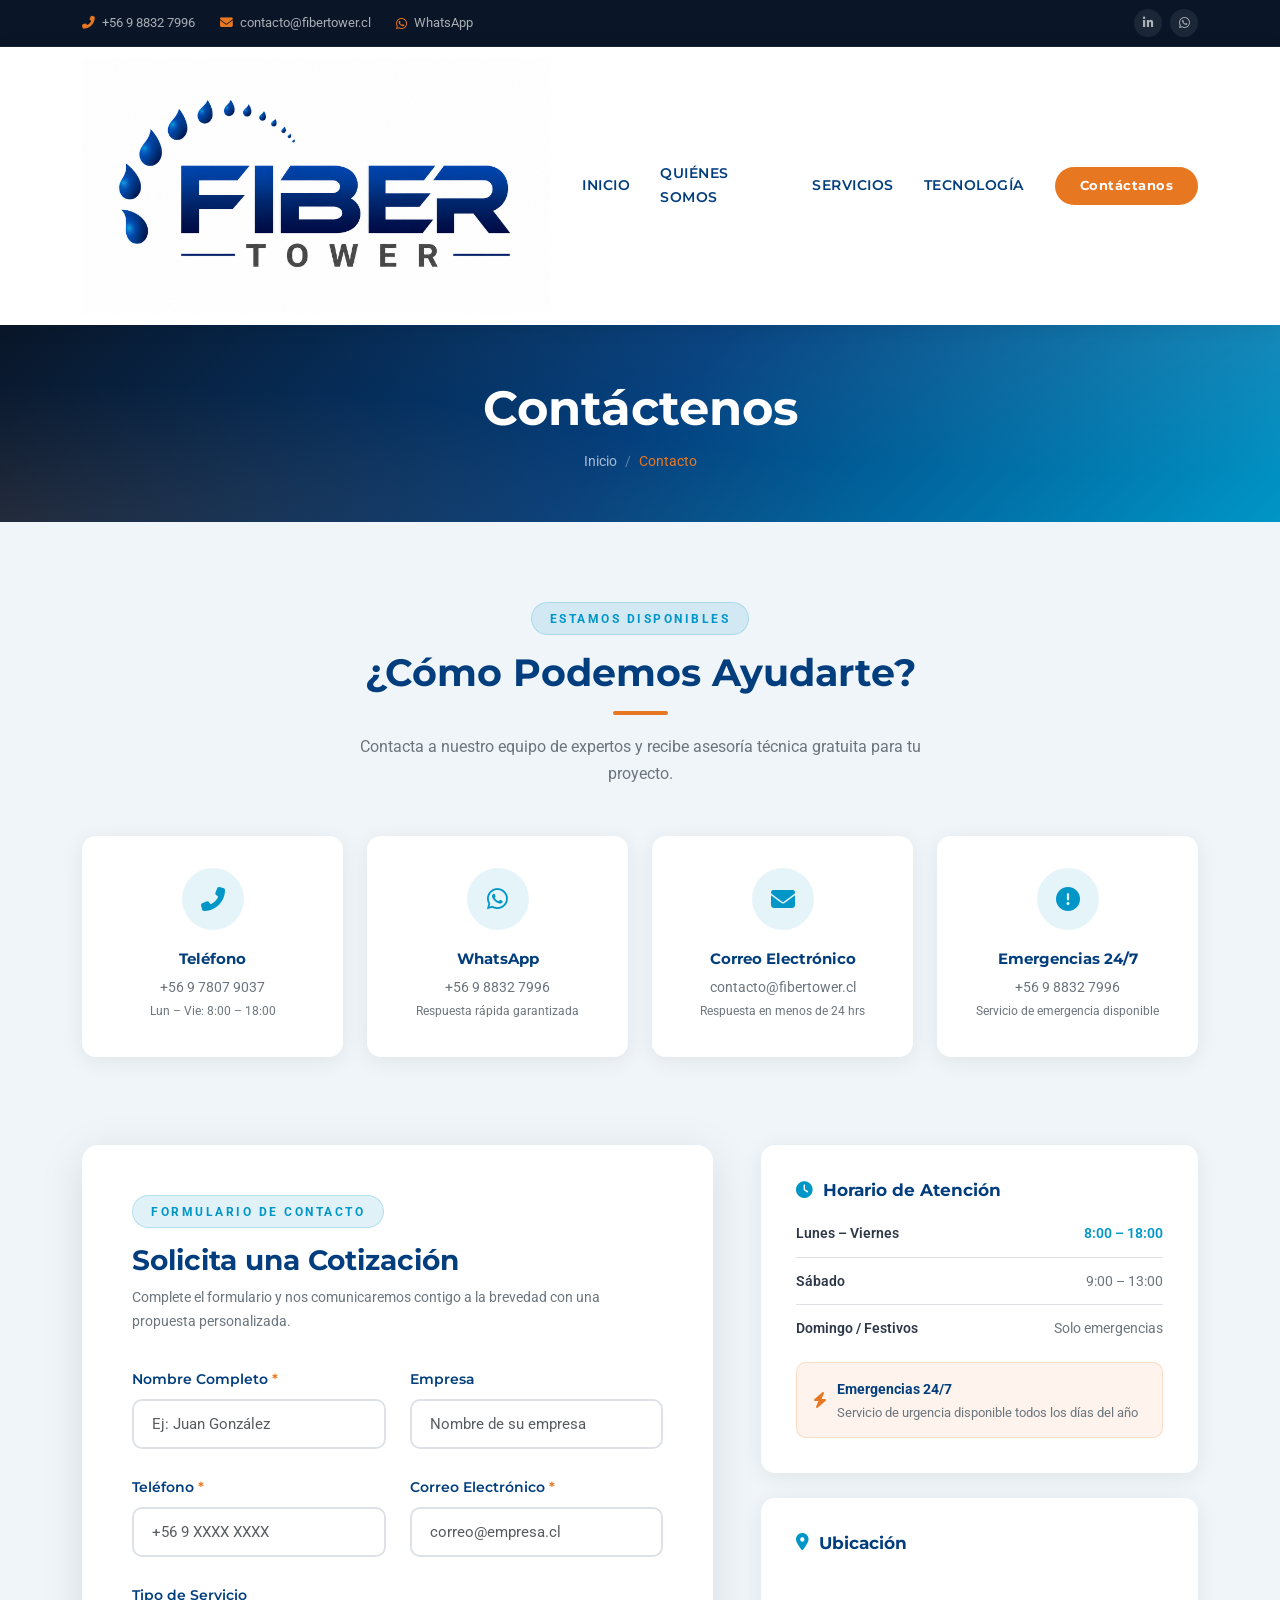
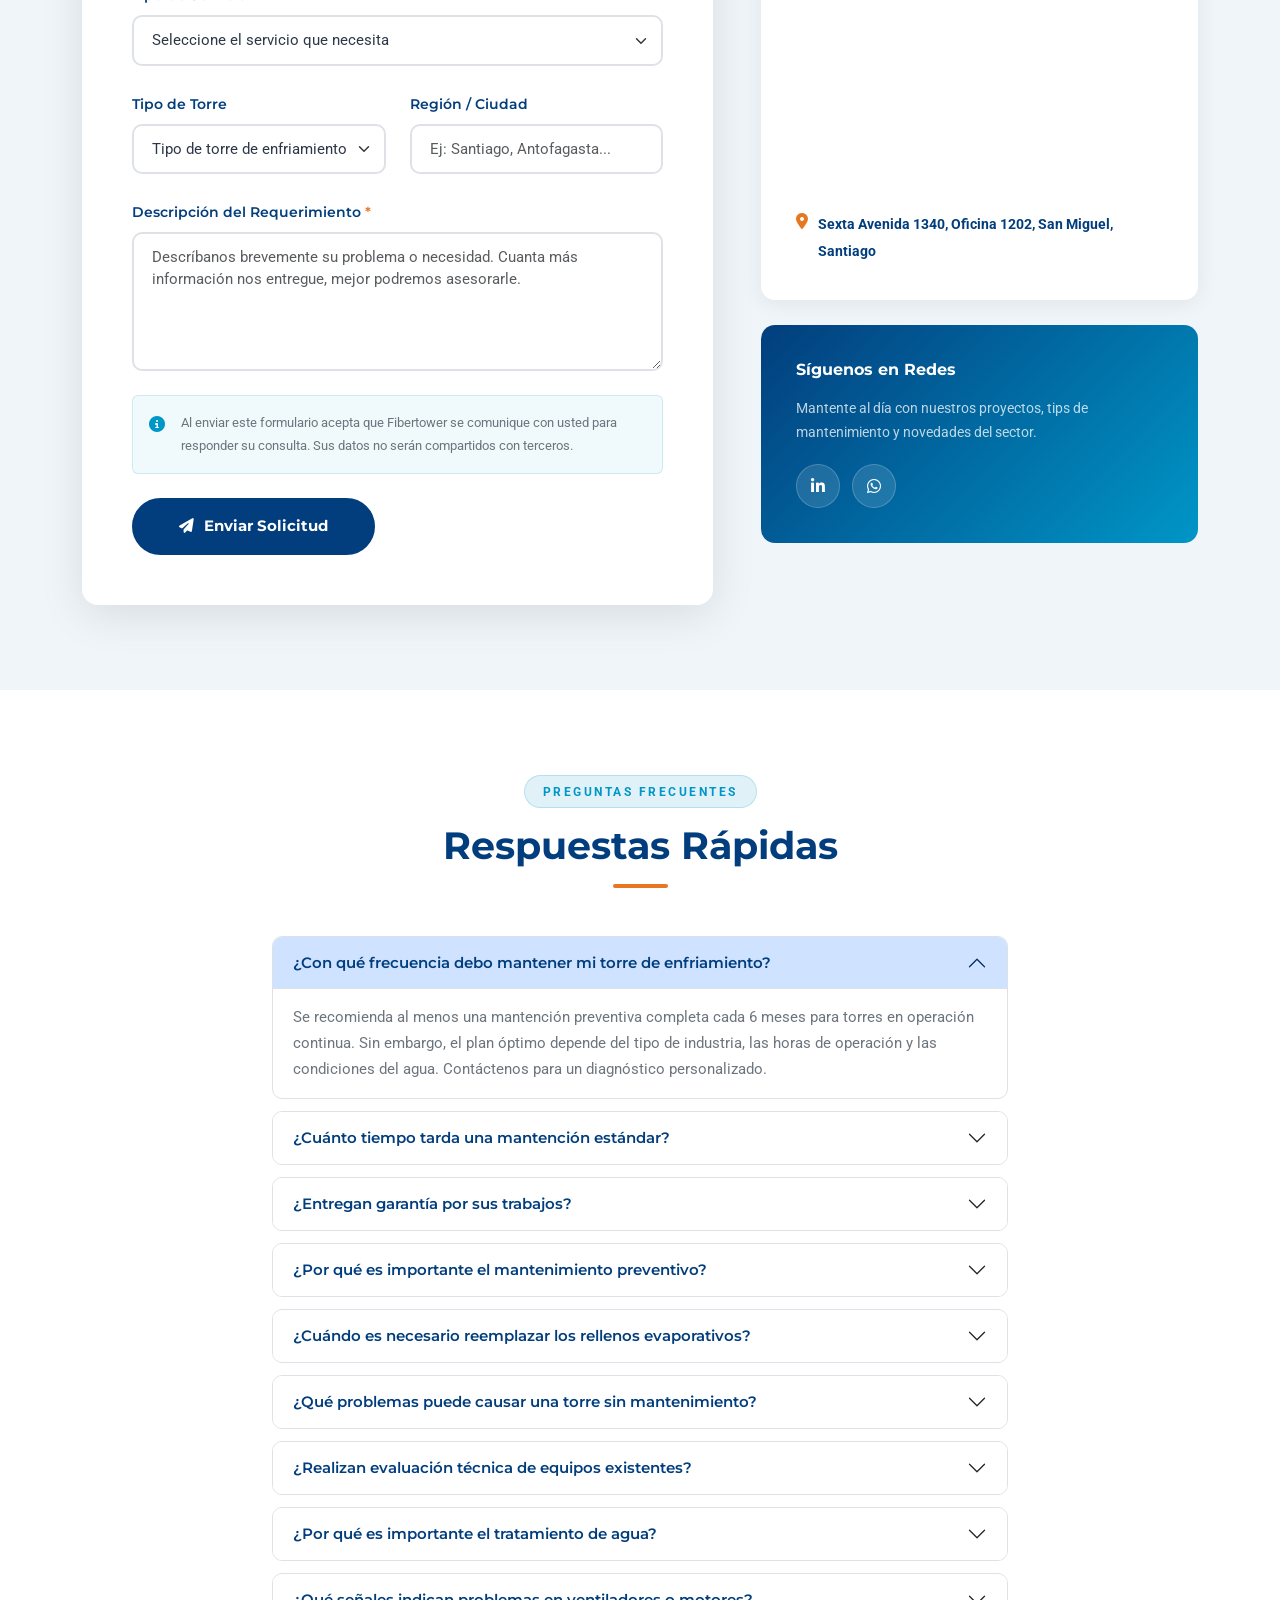
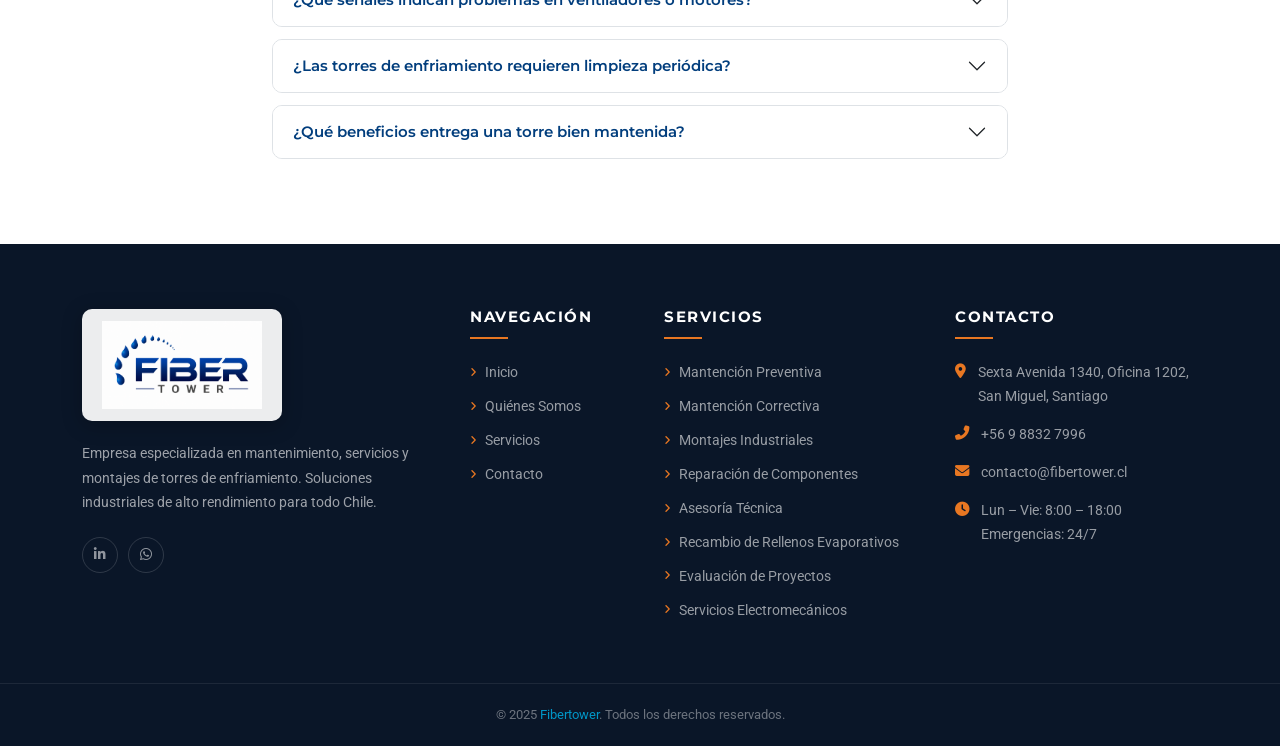
==== commit ea60774f: "Navbar azul navy en móvil con logo blanco, logo normal en escritorio" ====
--- a/contactanos/index.html
+++ b/contactanos/index.html
@@ -42,7 +42,8 @@
 <nav class="navbar navbar-expand-lg main-navbar">
   <div class="container">
     <a class="navbar-brand" href="/">
-      <img src="../images/newlogo_transparent.png" alt="Fibertower Logo">
+      <img src="../images/newlogo.png" alt="Fibertower Logo" class="d-none d-lg-block">
+      <img src="../images/newlogo_transparent.png" alt="Fibertower Logo" class="d-lg-none" style="filter: brightness(0) invert(1);">
     </a>
     <button class="navbar-toggler" type="button" data-bs-toggle="collapse" data-bs-target="#navMain">
       <span class="navbar-toggler-icon"></span>
--- a/css/style.css
+++ b/css/style.css
@@ -1198,6 +1198,14 @@
   .service-checklist { columns: 1; }
   .gallery-grid { grid-template-columns: repeat(2, 1fr); }
   .contact-form-box { padding: 35px 25px; }
+  .main-navbar { background: var(--primary); }
+  .main-navbar.scrolled { background: var(--primary); }
+  .navbar-nav .nav-link { color: rgba(255,255,255,0.85) !important; }
+  .navbar-nav .nav-link:hover,
+  .navbar-nav .nav-link.active { color: white !important; }
+  .navbar-toggler { border-color: rgba(255,255,255,0.6); }
+  .navbar-toggler-icon { background-image: url("data:image/svg+xml,%3csvg xmlns='http://www.w3.org/2000/svg' viewBox='0 0 30 30'%3e%3cpath stroke='rgba(255,255,255,0.9)' stroke-linecap='round' stroke-miterlimit='10' stroke-width='2' d='M4 7h22M4 15h22M4 23h22'/%3e%3c/svg%3e"); }
+  .navbar-collapse { background: var(--primary); padding: 10px 0; }
 }
 @media (max-width: 768px) {
   section { padding: 60px 0; }
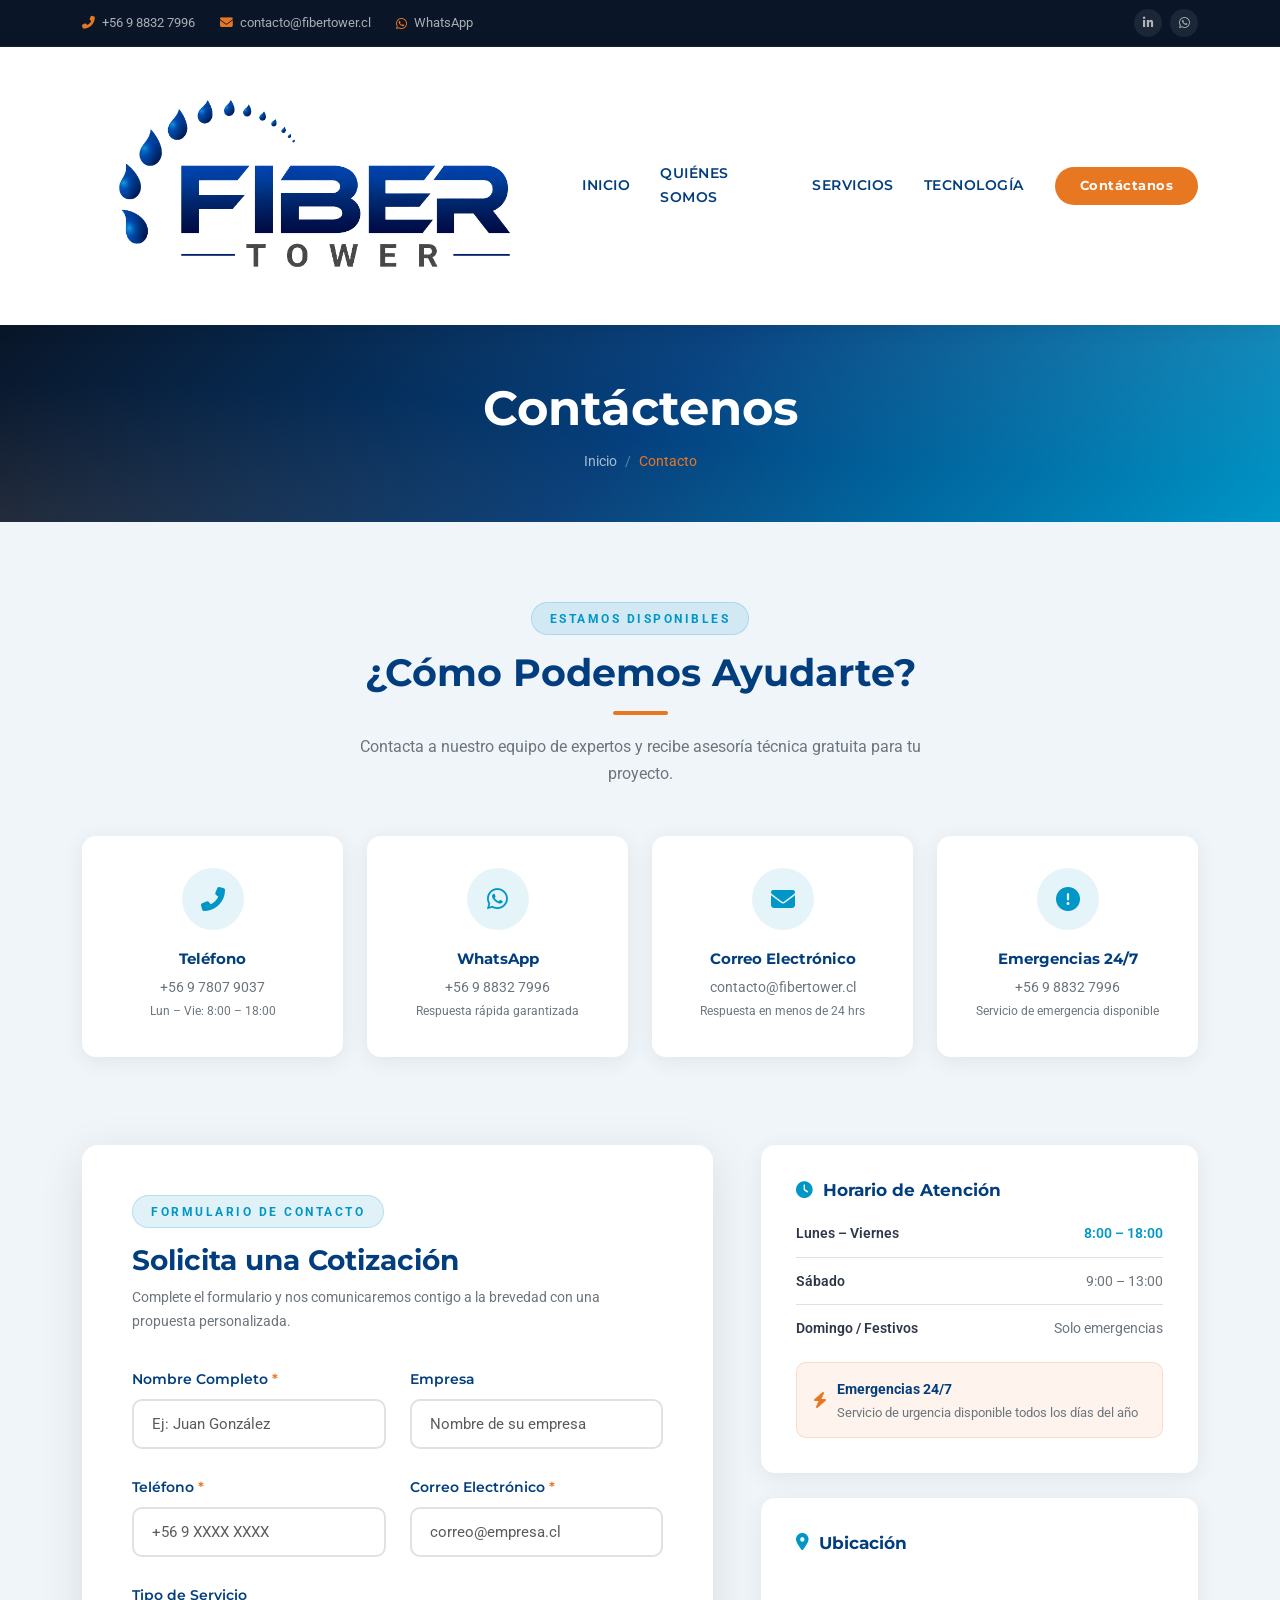
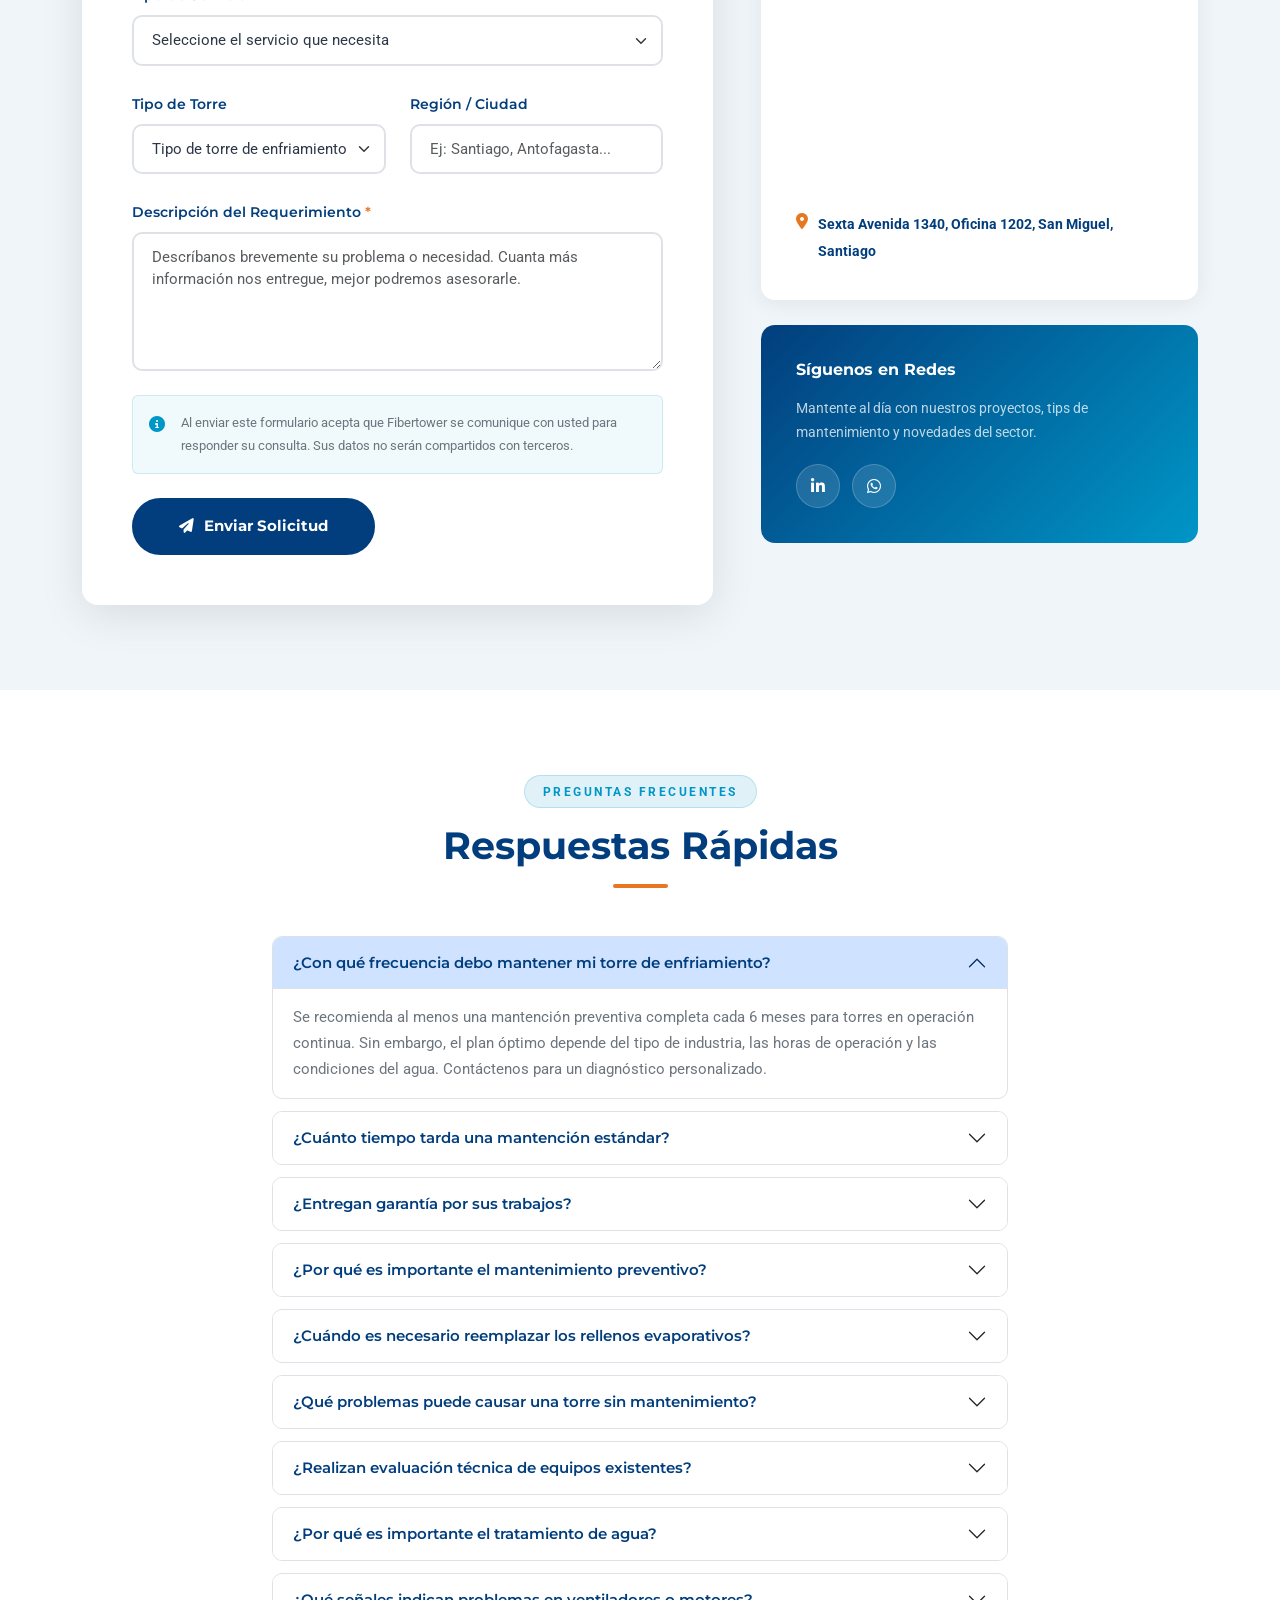
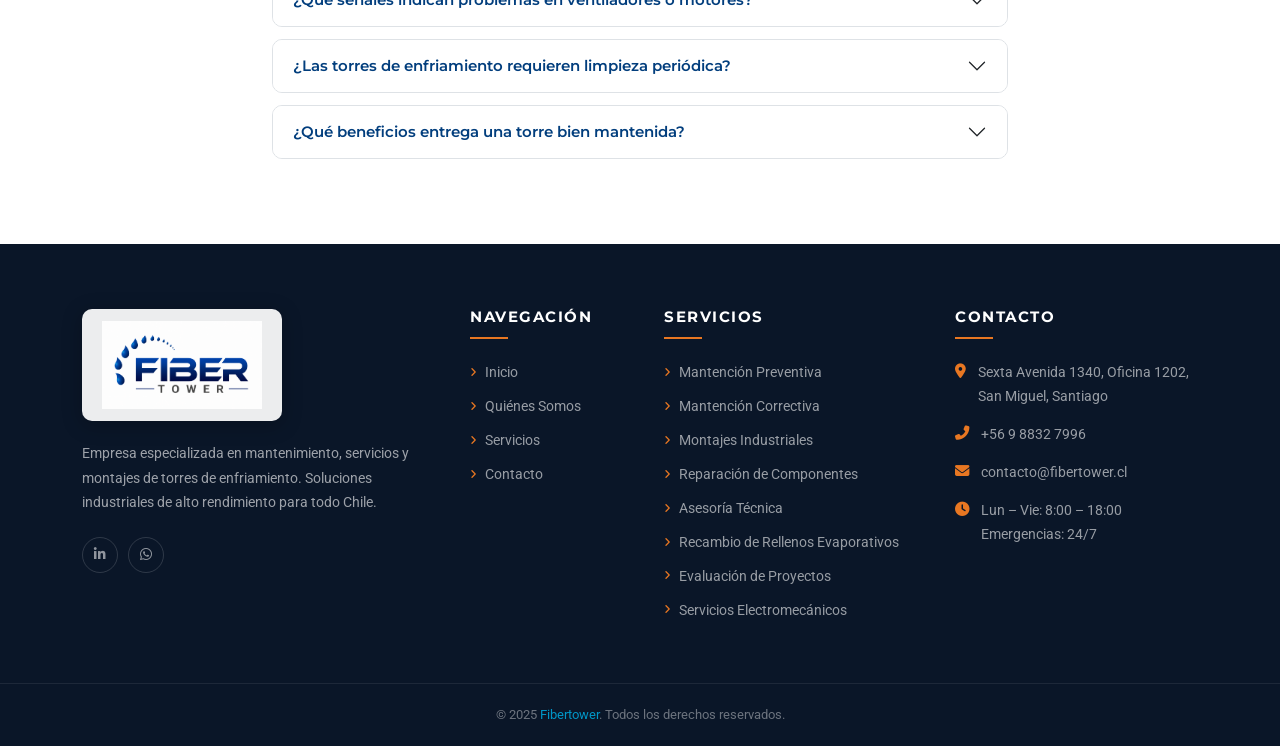
==== commit 6fa50b29: "Usa logos provistos por cliente: transparente_normal en escritorio, blanco en móvil" ====
--- a/contactanos/index.html
+++ b/contactanos/index.html
@@ -42,8 +42,8 @@
 <nav class="navbar navbar-expand-lg main-navbar">
   <div class="container">
     <a class="navbar-brand" href="/">
-      <img src="../images/newlogo.png" alt="Fibertower Logo" class="d-none d-lg-block">
-      <img src="../images/newlogo_transparent.png" alt="Fibertower Logo" class="d-lg-none" style="filter: brightness(0) invert(1);">
+      <img src="../images/newlogo_transparente_normal.png" alt="Fibertower Logo" class="d-none d-lg-block">
+      <img src="../images/newlogo_blanco.png" alt="Fibertower Logo" class="d-lg-none">
     </a>
     <button class="navbar-toggler" type="button" data-bs-toggle="collapse" data-bs-target="#navMain">
       <span class="navbar-toggler-icon"></span>
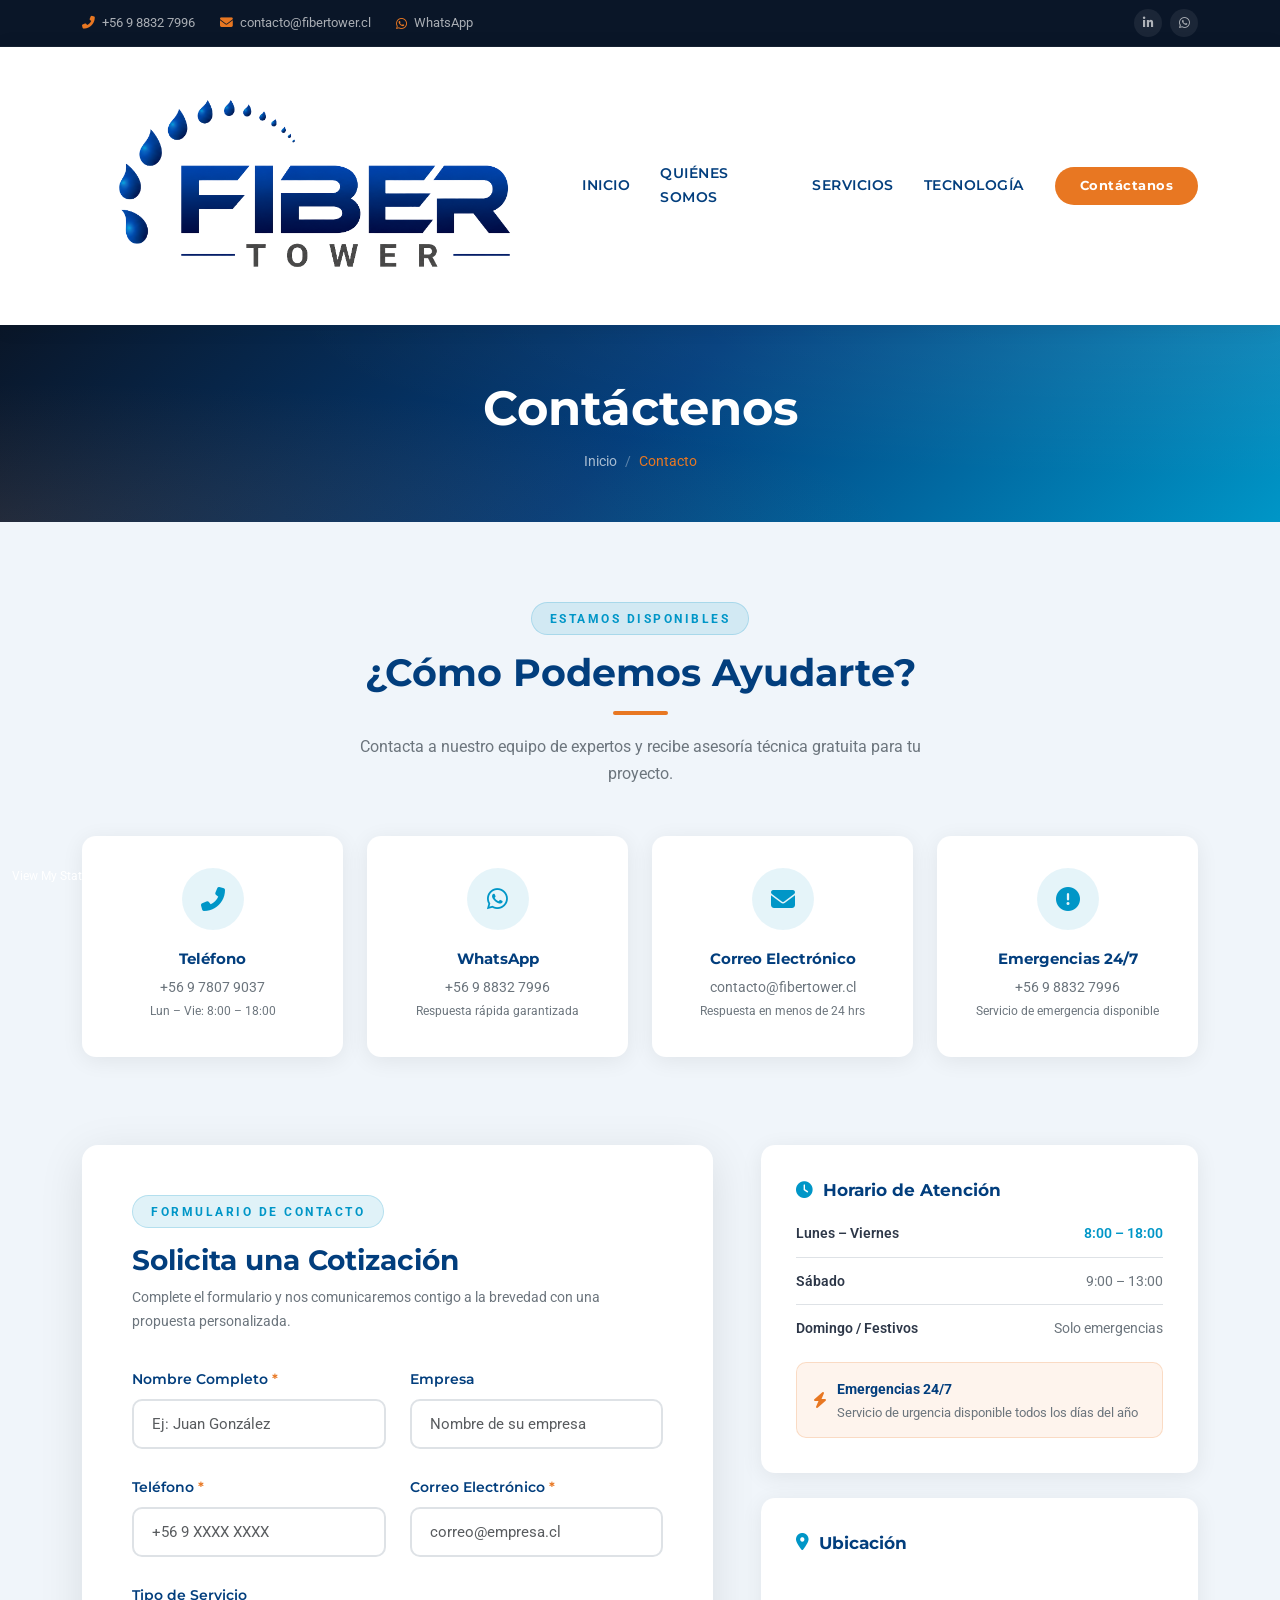
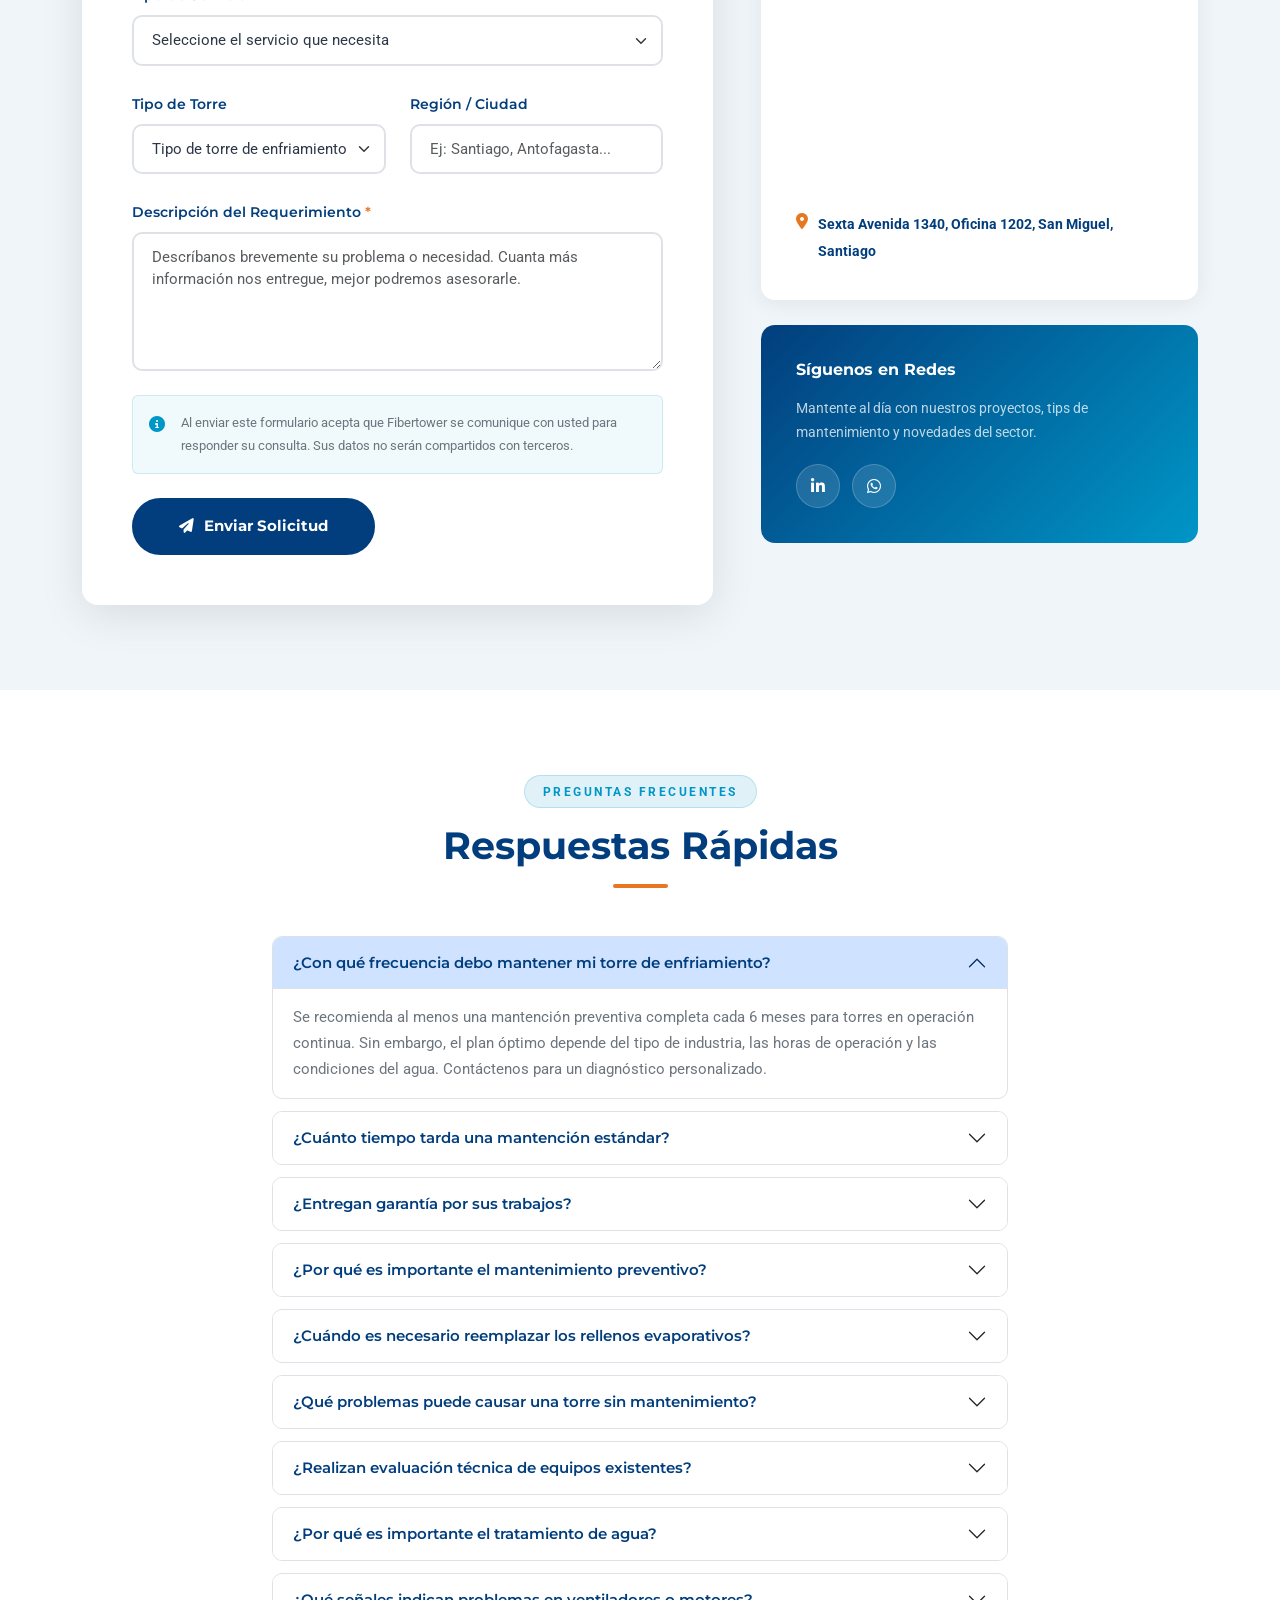
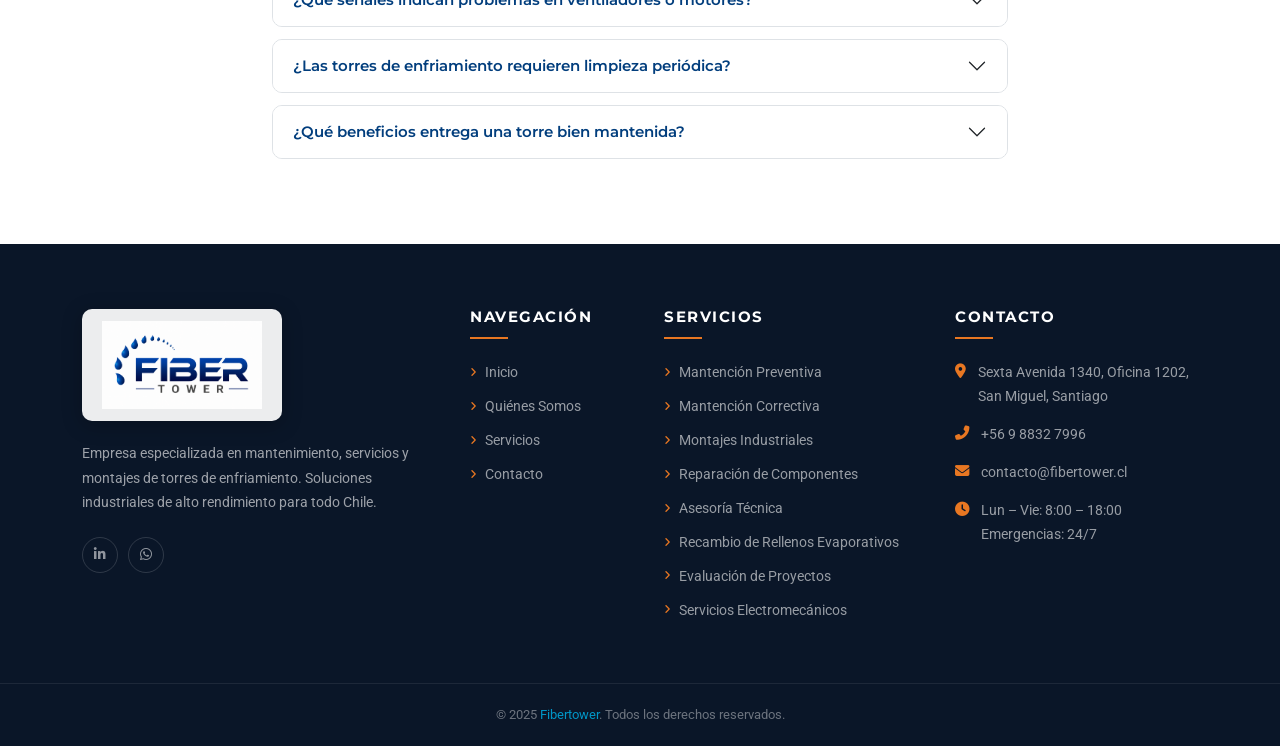
==== commit 401f9719: "Agrega Statcounter a todas las páginas internas Co-Authored-By: Claude Sonnet 4.6 <noreply@anthropic" ====
--- a/contactanos/index.html
+++ b/contactanos/index.html
@@ -7,7 +7,42 @@
   <title>Contacto | Mantención Torres de Enfriamiento Chile | Fibertower</title>
   <meta name="keywords" content="contacto torres de enfriamiento Chile, cotización mantención torres enfriamiento, Fibertower Santiago">
   <link rel="canonical" href="https://fibertower.cl/contactanos/">
+  <meta property="og:title" content="Contacto | Torres de Enfriamiento Chile | Fibertower">
+  <meta property="og:description" content="Contáctanos para mantención de torres de enfriamiento y rellenos evaporativos en Chile. Cotización gratuita. Atención en Santiago y todo el país.">
+  <meta property="og:url" content="https://fibertower.cl/contactanos/">
+  <meta property="og:type" content="website">
+  <meta property="og:locale" content="es_CL">
   <link rel="icon" href="../logofiber.png">
+  <script type="application/ld+json">
+  {
+    "@context": "https://schema.org",
+    "@type": "ContactPage",
+    "name": "Contacto Fibertower",
+    "description": "Contáctanos para solicitar cotización de mantención de torres de enfriamiento, rellenos evaporativos y servicios industriales en Chile.",
+    "url": "https://fibertower.cl/contactanos/",
+    "mainEntity": {
+      "@type": "LocalBusiness",
+      "name": "Fibertower",
+      "telephone": "+56978079037",
+      "email": "contacto@fibertower.cl",
+      "address": {
+        "@type": "PostalAddress",
+        "streetAddress": "Sexta Avenida 1340, Oficina 1202",
+        "addressLocality": "San Miguel",
+        "addressRegion": "Región Metropolitana",
+        "addressCountry": "CL"
+      },
+      "openingHours": "Mo-Fr 08:00-18:00",
+      "contactPoint": {
+        "@type": "ContactPoint",
+        "telephone": "+56978079037",
+        "contactType": "customer service",
+        "availableLanguage": "Spanish",
+        "areaServed": "CL"
+      }
+    }
+  }
+  </script>
   <link rel="preconnect" href="https://fonts.googleapis.com">
   <link rel="preconnect" href="https://fonts.gstatic.com" crossorigin>
   <link href="https://fonts.googleapis.com/css2?family=Montserrat:wght@400;500;600;700;800;900&family=Roboto:wght@300;400;500&display=swap" rel="stylesheet">
@@ -544,5 +579,20 @@
   }, true);
 })();
 </script>
+<!-- Default Statcounter code for Fibertower Torres de enfriamient http://fibertower.cl -->
+<div style="position:fixed; bottom:12px; left:12px; z-index:9999;">
+<script type="text/javascript">
+var sc_project=13227052;
+var sc_invisible=0;
+var sc_security="dee9b753";
+var scJsHost = "https://";
+document.write("<sc"+"ript type='text/javascript' src='" +
+scJsHost+
+"statcounter.com/counter/counter.js'></"+"script>");
+</script>
+<noscript><div class="statcounter"><a title="Web Analytics Made Easy - Statcounter" href="https://statcounter.com/" target="_blank"><img class="statcounter" src="https://c.statcounter.com/13227052/0/dee9b753/0/" alt="Web Analytics Made Easy - Statcounter" referrerPolicy="no-referrer-when-downgrade"></a></div></noscript>
+<a href="https://statcounter.com/p13227052/?guest=1" style="color:white; font-size:0.75rem;">View My Stats</a>
+</div>
+<!-- End of Statcounter Code -->
 </body>
 </html>
--- a/css/style.css
+++ b/css/style.css
@@ -209,6 +209,7 @@
   border-radius: 50px;
   margin-bottom: 20px;
 }
+.carousel-caption-custom h1,
 .carousel-caption-custom h2 {
   font-size: clamp(2rem, 5vw, 3.8rem);
   font-weight: 900;
@@ -1209,7 +1210,8 @@
 }
 @media (max-width: 768px) {
   section { padding: 60px 0; }
-  .hero-section { height: 60vh; padding: 0; }
+  .hero-section { height: 70vh; min-height: 520px; padding: 0; }
+  .carousel-caption-custom { top: 58%; width: 92%; }
   .navbar-brand img { max-height: 160px; }
   .main-navbar.scrolled .navbar-brand img { max-height: 125px; }
   .carousel-control-prev { left: 10px; }
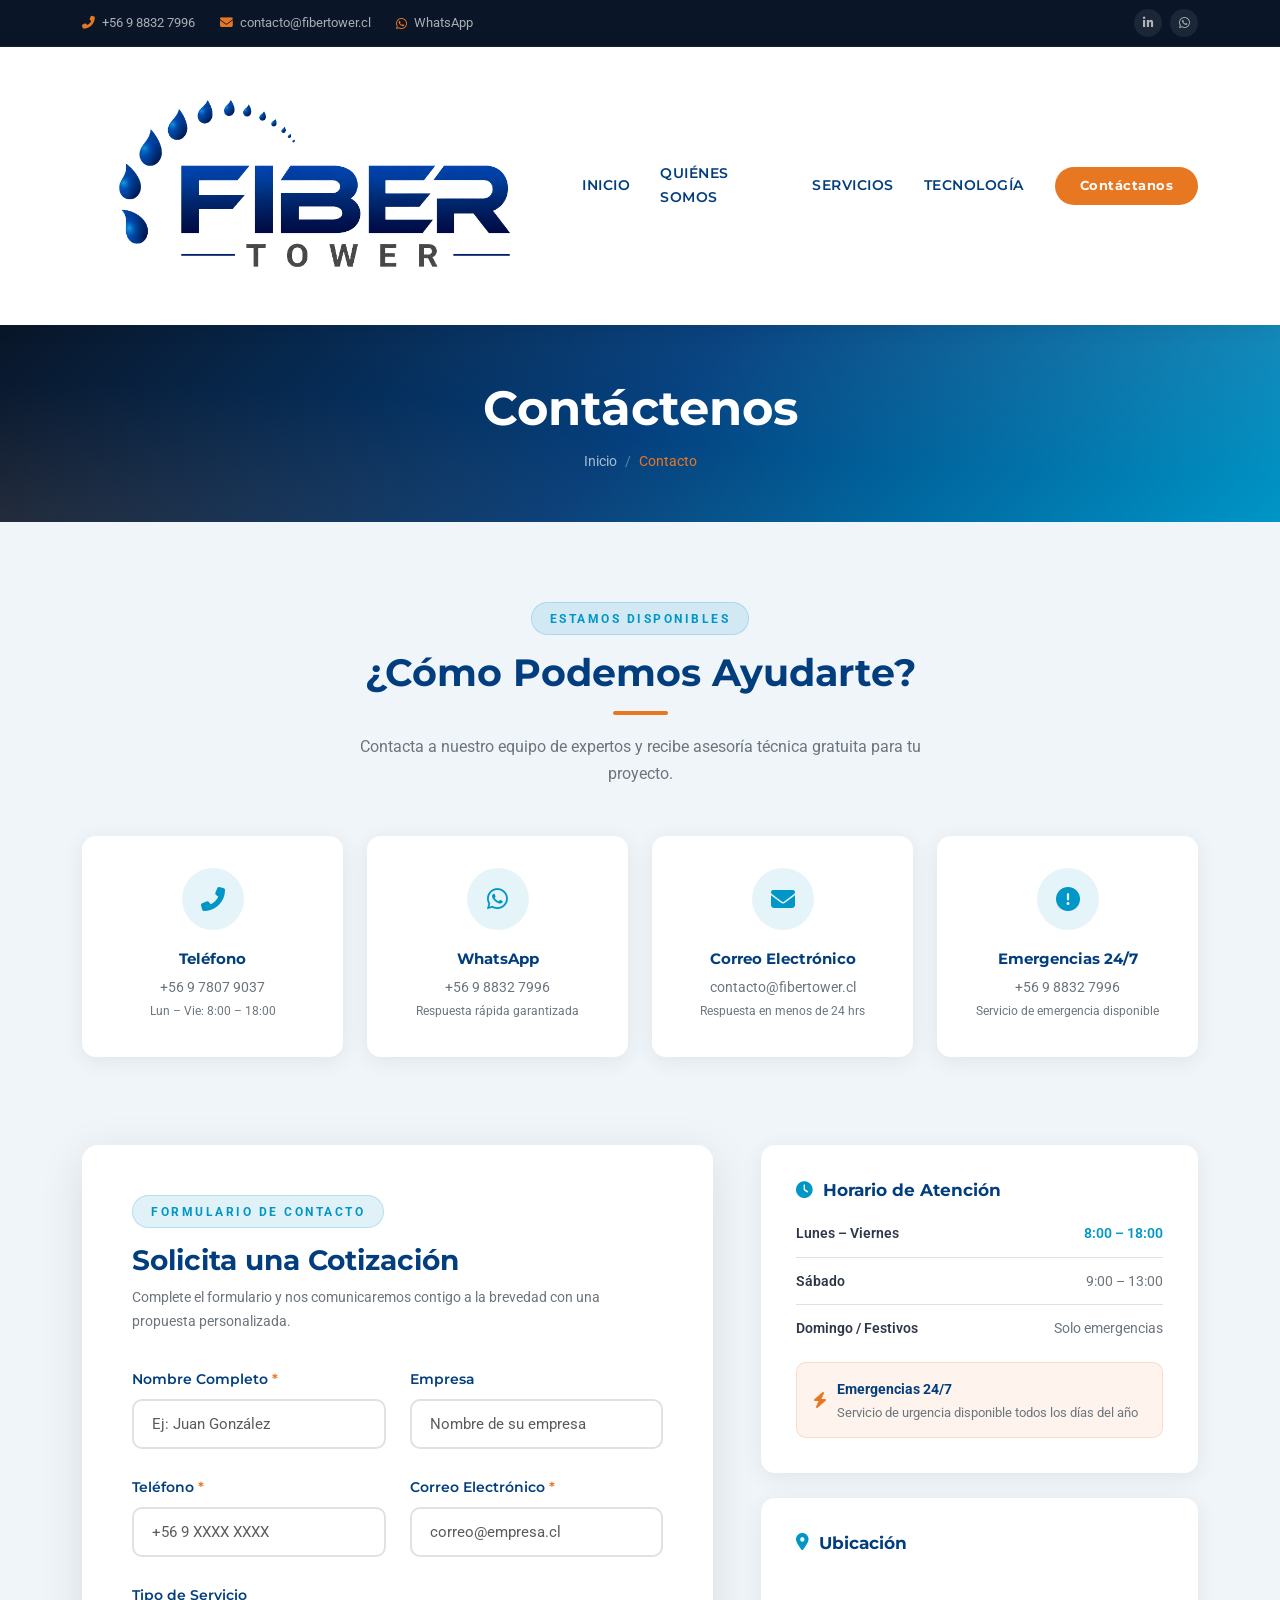
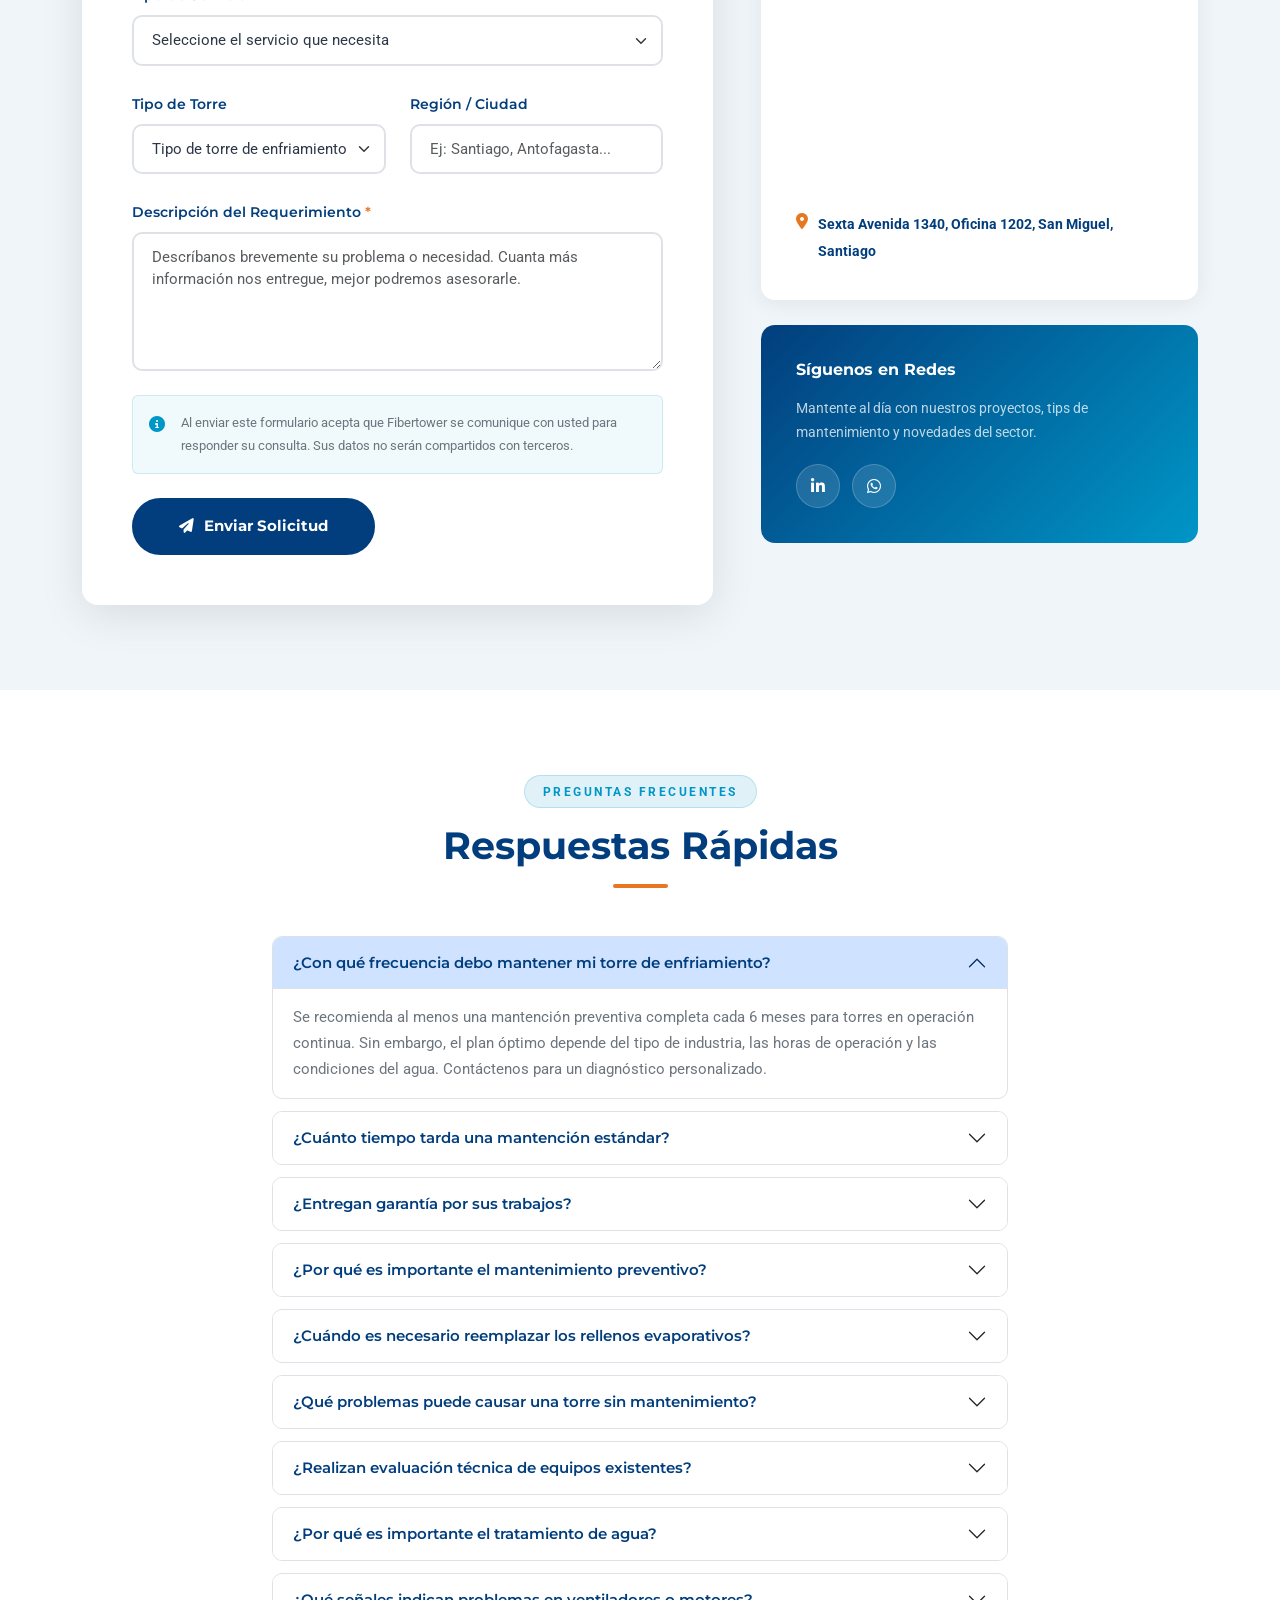
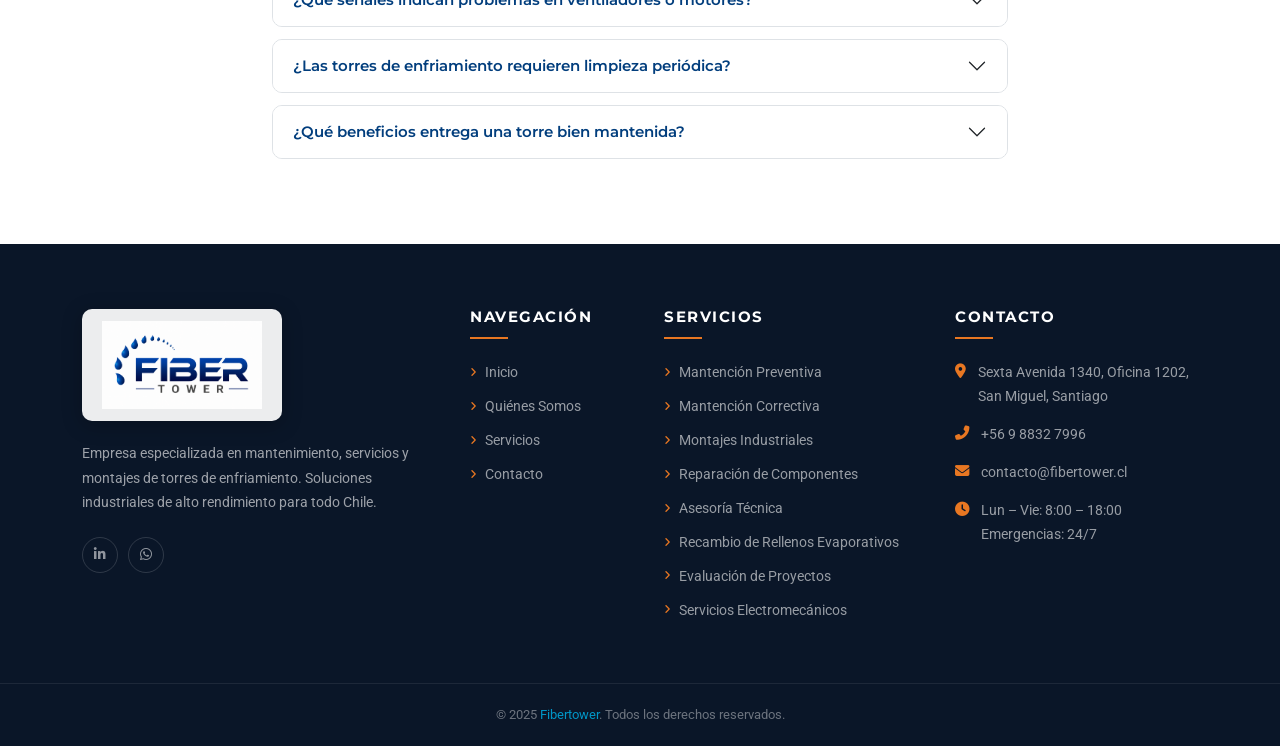
==== commit 92d26d7c: "Elimina Statcounter de todas las páginas, queda solo tracker propio" ====
--- a/contactanos/index.html
+++ b/contactanos/index.html
@@ -41,6 +41,79 @@
         "areaServed": "CL"
       }
     }
+  }
+  </script>
+  <script type="application/ld+json">
+  {
+    "@context": "https://schema.org",
+    "@type": "FAQPage",
+    "mainEntity": [
+      {
+        "@type": "Question",
+        "name": "¿Con qué frecuencia debo mantener mi torre de enfriamiento?",
+        "acceptedAnswer": {"@type": "Answer", "text": "Se recomienda al menos una mantención preventiva completa cada 6 meses para torres en operación continua. Sin embargo, el plan óptimo depende del tipo de industria, las horas de operación y las condiciones del agua."}
+      },
+      {
+        "@type": "Question",
+        "name": "¿Cuánto tiempo tarda una mantención estándar de torre de enfriamiento?",
+        "acceptedAnswer": {"@type": "Answer", "text": "Una mantención preventiva estándar de una torre de mediana escala toma entre 1 y 2 días de trabajo. Para torres más grandes o cuando se detectan fallas que requieren reparación, el plazo puede extenderse."}
+      },
+      {
+        "@type": "Question",
+        "name": "¿Entregan garantía por sus trabajos de mantención?",
+        "acceptedAnswer": {"@type": "Answer", "text": "Sí, todos nuestros trabajos tienen garantía. Los plazos varían según el tipo de servicio: mantenciones (3 meses), reemplazo de componentes (6 a 12 meses según pieza) y montajes nuevos (12 meses). Además entregamos informe técnico detallado de cada intervención."}
+      },
+      {
+        "@type": "Question",
+        "name": "¿Por qué es importante el mantenimiento preventivo de torres de enfriamiento?",
+        "acceptedAnswer": {"@type": "Answer", "text": "El mantenimiento preventivo permite detectar desgaste, incrustaciones, corrosión y fallas mecánicas antes de que afecten el rendimiento de la torre. Esto ayuda a reducir paradas no programadas, mejorar la eficiencia térmica y prolongar la vida útil del sistema."}
+      },
+      {
+        "@type": "Question",
+        "name": "¿Cuándo es necesario reemplazar los rellenos evaporativos?",
+        "acceptedAnswer": {"@type": "Answer", "text": "Los rellenos deben evaluarse cuando presentan incrustaciones, deformaciones, roturas o pérdida de capacidad de intercambio térmico. Un relleno deteriorado puede disminuir significativamente la eficiencia de enfriamiento y aumentar el consumo energético."}
+      },
+      {
+        "@type": "Question",
+        "name": "¿Qué problemas puede causar una torre de enfriamiento sin mantenimiento?",
+        "acceptedAnswer": {"@type": "Answer", "text": "La falta de mantenimiento puede provocar acumulación de sedimentos, corrosión, crecimiento bacteriano, vibraciones excesivas y disminución del rendimiento térmico. Además puede aumentar el riesgo de fallas mecánicas y detenciones operacionales."}
+      },
+      {
+        "@type": "Question",
+        "name": "¿Realizan evaluación técnica de equipos de torres de enfriamiento existentes?",
+        "acceptedAnswer": {"@type": "Answer", "text": "Sí. Realizamos inspecciones técnicas para evaluar el estado general de la torre, componentes mecánicos, rellenos, ventiladores y condiciones operacionales, entregando recomendaciones orientadas a optimizar el rendimiento y la confiabilidad del sistema."}
+      },
+      {
+        "@type": "Question",
+        "name": "¿Por qué es importante el tratamiento de agua en torres de enfriamiento?",
+        "acceptedAnswer": {"@type": "Answer", "text": "El tratamiento adecuado del agua ayuda a prevenir incrustaciones, corrosión y proliferación bacteriana, mejorando la eficiencia del sistema y reduciendo el desgaste de componentes internos."}
+      },
+      {
+        "@type": "Question",
+        "name": "¿Qué señales indican problemas en ventiladores o motores de torres de enfriamiento?",
+        "acceptedAnswer": {"@type": "Answer", "text": "Vibraciones anormales, ruidos excesivos, aumento de temperatura, consumo eléctrico elevado o pérdida de rendimiento pueden indicar problemas de balanceo, alineación o desgaste mecánico."}
+      },
+      {
+        "@type": "Question",
+        "name": "¿Las torres de enfriamiento requieren limpieza periódica?",
+        "acceptedAnswer": {"@type": "Answer", "text": "Sí. La limpieza periódica es fundamental para mantener la eficiencia térmica, evitar acumulación de sedimentos y reducir riesgos asociados a contaminación biológica y Legionella."}
+      },
+      {
+        "@type": "Question",
+        "name": "¿Qué beneficios entrega una torre de enfriamiento bien mantenida?",
+        "acceptedAnswer": {"@type": "Answer", "text": "Una torre correctamente mantenida mejora la eficiencia energética, reduce costos operacionales, disminuye fallas mecánicas y prolonga la vida útil de los equipos asociados."}
+      }
+    ]
+  }
+  </script>
+  <script type="application/ld+json">
+  {
+    "@context": "https://schema.org",
+    "@type": "BreadcrumbList",
+    "itemListElement": [
+      {"@type": "ListItem", "position": 1, "name": "Inicio", "item": "https://fibertower.cl/"},
+      {"@type": "ListItem", "position": 2, "name": "Contacto", "item": "https://fibertower.cl/contactanos/"}
+    ]
   }
   </script>
   <link rel="preconnect" href="https://fonts.googleapis.com">
@@ -579,20 +652,7 @@
   }, true);
 })();
 </script>
-<!-- Default Statcounter code for Fibertower Torres de enfriamient http://fibertower.cl -->
-<div style="position:fixed; bottom:12px; left:12px; z-index:9999;">
-<script type="text/javascript">
-var sc_project=13227052;
-var sc_invisible=0;
-var sc_security="dee9b753";
-var scJsHost = "https://";
-document.write("<sc"+"ript type='text/javascript' src='" +
-scJsHost+
-"statcounter.com/counter/counter.js'></"+"script>");
-</script>
-<noscript><div class="statcounter"><a title="Web Analytics Made Easy - Statcounter" href="https://statcounter.com/" target="_blank"><img class="statcounter" src="https://c.statcounter.com/13227052/0/dee9b753/0/" alt="Web Analytics Made Easy - Statcounter" referrerPolicy="no-referrer-when-downgrade"></a></div></noscript>
-<a href="https://statcounter.com/p13227052/?guest=1" style="color:white; font-size:0.75rem;">View My Stats</a>
-</div>
-<!-- End of Statcounter Code -->
+<!-- Fibertower Tracker -->
+<script src="../js/tracker.js"></script>
 </body>
 </html>
